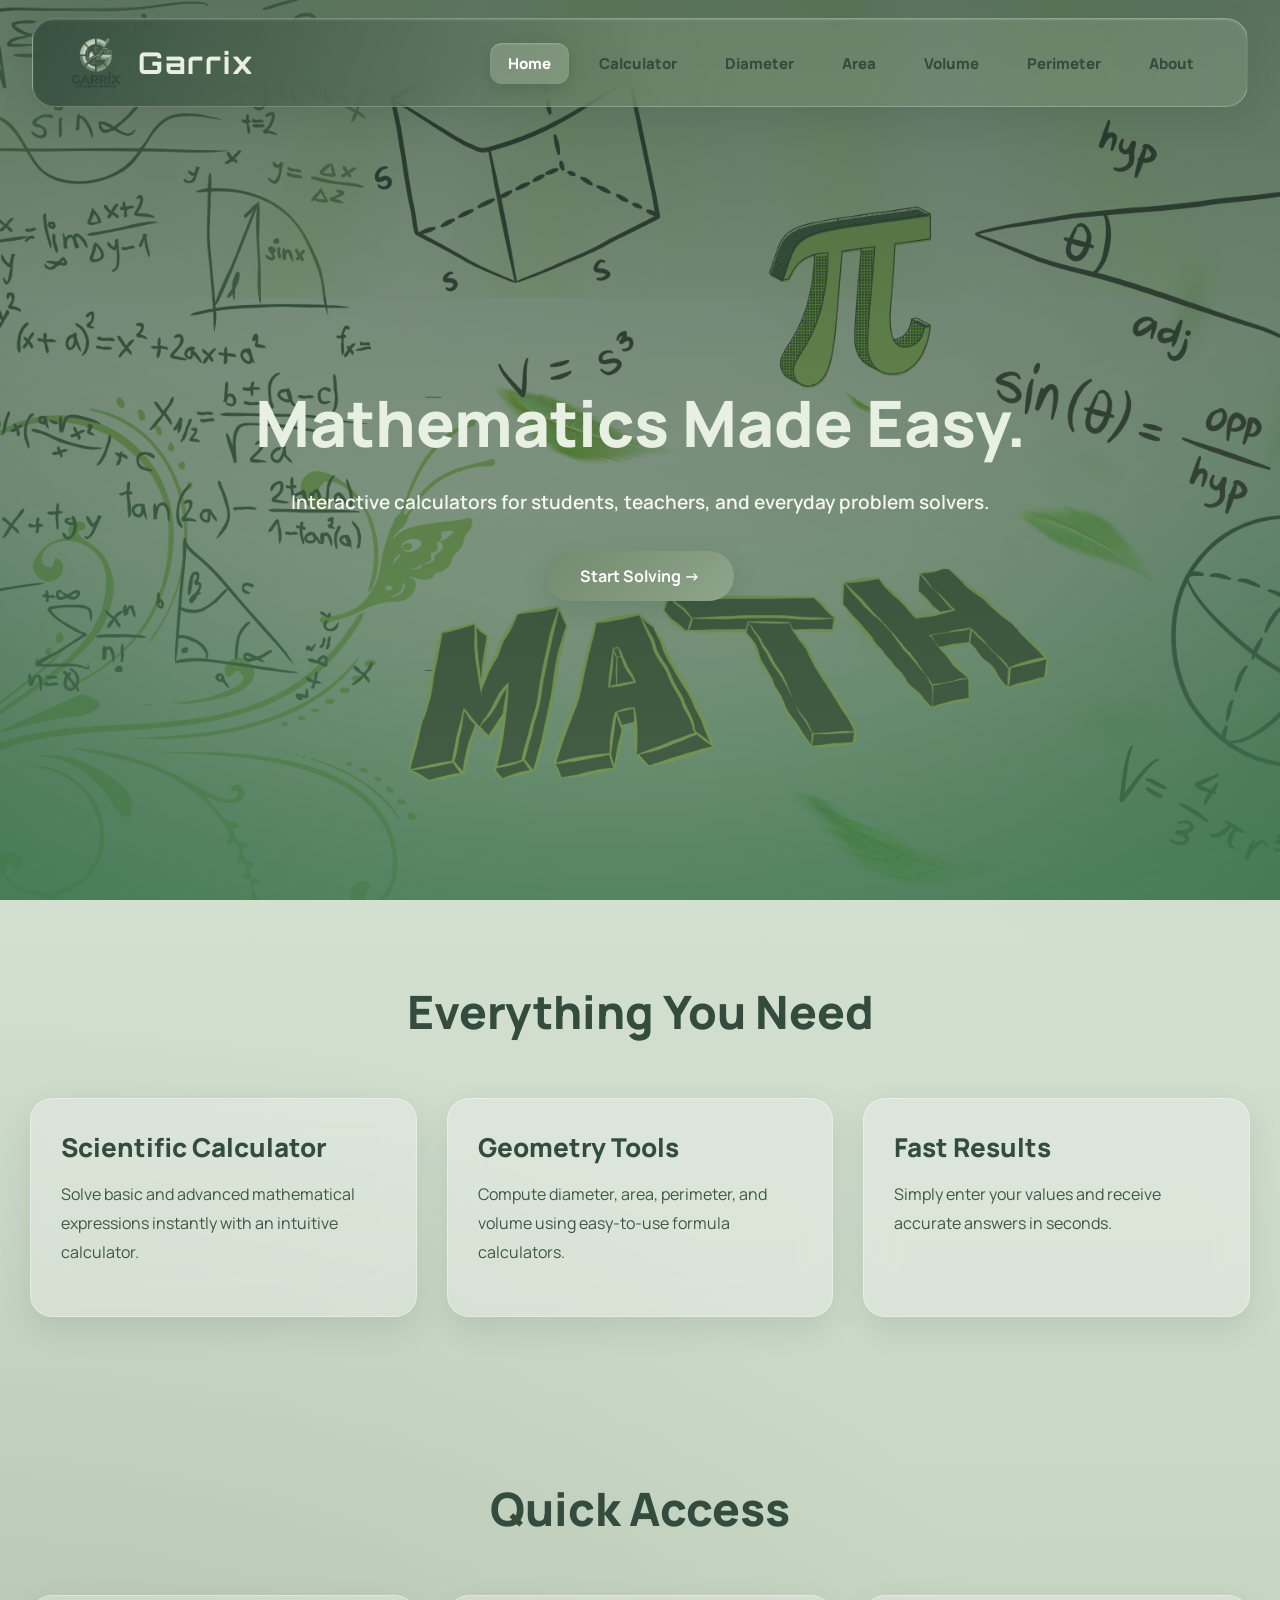
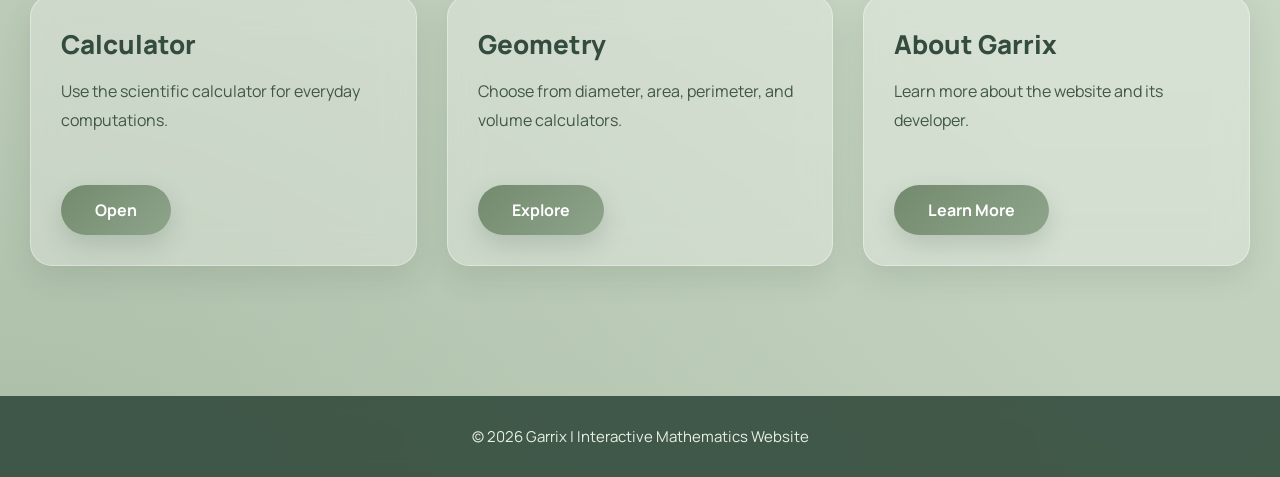
==== index.html @ 3f48333a "Updated website files" ====
<!DOCTYPE html>
<html lang="en">

<head>

    <meta charset="UTF-8">
    <meta name="viewport" content="width=device-width, initial-scale=1.0">

    <title>Garrix | Home</title>

    <link rel="icon" type="image/png" href="img/favicon.png">

    <link rel="stylesheet" href="style.css">

</head>

<body>

<!-- ================= NAVBAR ================= -->

<header>

    <nav class="navbar">

        <div class="logo">

            <img src="img/icon.png" alt="Garrix Logo">

            <h1>Garrix</h1>

        </div>

        <ul class="nav-links">

            <li><a href="index.html" class="active">Home</a></li>
            <li><a href="calculator.html">Calculator</a></li>
            <li><a href="diameter.html">Diameter</a></li>
            <li><a href="area.html">Area</a></li>
            <li><a href="volume.html">Volume</a></li>
            <li><a href="perimeter.html">Perimeter</a></li>
            <li><a href="about.html">About</a></li>

        </ul>

    </nav>

</header>

<!-- ================= HERO ================= -->

<section class="hero">

    <div class="hero-content">

        <h1>Mathematics Made Easy.</h1>

        <p class="tagline">

            Interactive calculators for students, teachers, and everyday problem solvers.

        </p>

        <a href="calculator.html" class="btn">

            Start Solving →

        </a>

    </div>

</section>

<!-- ================= FEATURES ================= -->

<section class="features">

    <h2>Everything You Need</h2>

    <div class="cards">

        <div class="card">

            <h3> Scientific Calculator</h3>

            <p>

                Solve basic and advanced mathematical expressions instantly with an intuitive calculator.

            </p>

        </div>

        <div class="card">

            <h3> Geometry Tools</h3>

            <p>

                Compute diameter, area, perimeter, and volume using easy-to-use formula calculators.

            </p>

        </div>

        <div class="card">

            <h3> Fast Results</h3>

            <p>

                Simply enter your values and receive accurate answers in seconds.

            </p>

        </div>

    </div>

</section>

<!-- ================= QUICK ACCESS ================= -->

<section class="features">

    <h2>Quick Access</h2>

    <div class="cards">

        <div class="card">

            <h3>Calculator</h3>

            <p>Use the scientific calculator for everyday computations.</p>

            <a href="calculator.html" class="btn">

                Open

            </a>

        </div>

        <div class="card">

            <h3>Geometry</h3>

            <p>Choose from diameter, area, perimeter, and volume calculators.</p>

            <a href="area.html" class="btn">

                Explore

            </a>

        </div>

        <div class="card">

            <h3>About Garrix</h3>

            <p>Learn more about the website and its developer.</p>

            <a href="about.html" class="btn">

                Learn More

            </a>

        </div>

    </div>

</section>

<!-- ================= FOOTER ================= -->

<footer>

    <p>

        © 2026 Garrix | Interactive Mathematics Website

    </p>

</footer>

<script src="script.js"></script>

</body>

</html>
---- style.css ----
/* ==========================================================
                        GOOGLE FONTS
========================================================== */

@import url('https://fonts.googleapis.com/css2?family=Manrope:wght@300;400;500;600;700;800&family=Orbitron:wght@500;600;700&display=swap');

/* ==========================================================
                        ROOT VARIABLES
========================================================== */

:root{
    --dark:#344C3D;
    --primary:#738A6E;
    --secondary:#8EA58C;
    --light:#BFCFBB;
    --cream:#E8F0E3;
    --white:#FFFFFF;
    --nav-text:#D6E2D1;
    --glass:
    rgba(255,255,255,.18);
    --glass-border:
    rgba(255,255,255,.25);
    --shadow:
    0 10px 30px rgba(52,76,61,.15);
    --radius:
    20px;
    --transition:
    .35s ease;
}

/* ==========================================================
                            RESET
========================================================== */
*{

    margin:0;
    padding:0;
    box-sizing:border-box;

}

html{
    scroll-behavior:smooth;
}

body{
    font-family:
    'Manrope',
    sans-serif;
    color:
    var(--dark);
    overflow-x:hidden;
    background:
        radial-gradient(
            circle at top right,
            rgba(142,165,140,.35),
            transparent 40%
        ),
        radial-gradient(
            circle at bottom left,
            rgba(115,138,110,.25),
            transparent 45%
        ),
        linear-gradient(
            180deg,
            #E3ECE0,
            #BFCFBB
        );
}

/* ==========================================================
                    GLOBAL ELEMENTS
========================================================== */
img{
    display:block;
    max-width:100%;
}
a{
    text-decoration:none;
    color:inherit;
    transition:
    var(--transition);
}

button,
input{

    font-family:
    'Manrope',
    sans-serif;

}





/* ==========================================================
                        SCROLLBAR
========================================================== */


::-webkit-scrollbar{

    width:12px;

}



::-webkit-scrollbar-track{

    background:
    #BFCFBB;

}



::-webkit-scrollbar-thumb{

    background:

    linear-gradient(

        180deg,

        #738A6E,

        #344C3D

    );


    border-radius:20px;


    border:

    3px solid #BFCFBB;

}



::-webkit-scrollbar-thumb:hover{

    background:
    #344C3D;

}

/* ==========================================================
                    GLASS NAVBAR CONTAINER
========================================================== */


header{


    position:fixed;


    top:18px;


    left:50%;


    transform:translateX(-50%);



    width:95%;


    max-width:1350px;



    z-index:1000;





    border-radius:22px;





    background:

        linear-gradient(

            110deg,


            rgba(52,76,61,.88),


            rgba(115,138,110,.60),


            rgba(142,165,140,.35)

        );





    backdrop-filter:blur(18px);


    -webkit-backdrop-filter:blur(18px);





    border:


    1px solid var(--glass-border);





    box-shadow:



        var(--shadow),



        inset 0 1px 2px rgba(255,255,255,.18);



}







/* ==========================================================
                            NAVBAR
========================================================== */


.navbar{


    max-width:1300px;



    margin:auto;





    padding:

    16px 35px;





    display:flex;





    justify-content:space-between;





    align-items:center;



}







/* ==========================================================
                            LOGO
========================================================== */


.logo{


    display:flex;



    align-items:center;



    gap:15px;



}





.logo img{


    width:55px;



    height:55px;



    object-fit:contain;



}





.logo h1{


    font-family:

    'Orbitron',
    sans-serif;
    color:
    var(--cream);
    font-size:30px;
    font-weight:700;
    letter-spacing:2px;
}

/* ==========================================================
                        NAV LINKS
========================================================== */


.nav-links{

    display:flex;

    align-items:center;

    gap:12px;

    list-style:none;

}



.nav-links a{

    color:#344C3D;

    font-size:15px;

    font-weight:800;

    padding:10px 18px;

    border-radius:12px;

    transition:var(--transition);

}

.nav-links a:hover{

    background:rgba(232,240,227,.45);

    color:#344C3D;

    transform:translateY(-2px);

    box-shadow:

        inset 0 1px 2px rgba(255,255,255,.25);

}

.nav-links a.active{

    background:rgba(232,240,227,.55);

    color:#344C3D;

    box-shadow:

        inset 0 1px 2px rgba(255,255,255,.25),

        0 5px 16px rgba(52,76,61,.15);

}
/* ==========================================================
                            HOVER
========================================================== */


.nav-links a:hover{



    background:


    rgba(191,207,187,.22);





    color:

    #FFFFFF;





    transform:

    translateY(-2px);





    box-shadow:



        inset 0 1px 2px rgba(255,255,255,.18);



}







/* ==========================================================
                        ACTIVE PAGE
========================================================== */


.nav-links a.active{



    background:


    rgba(191,207,187,.30);





    color:


    #FFFFFF;





    box-shadow:



        inset 0 1px 2px rgba(255,255,255,.22),



        0 5px 16px rgba(0,0,0,.12);



}
/* ==========================================================
                        HERO SECTION
========================================================== */


.hero{


    min-height:100vh;





    display:flex;



    justify-content:center;



    align-items:center;





    text-align:center;





    padding:

    170px 60px 90px;





    background:

        linear-gradient(


            rgba(52,76,61,.72),


            rgba(115,138,110,.55)


        ),





        url("img/banner.png");





    background-size:cover;



    background-position:center;



    background-repeat:no-repeat;



}







/* ==========================================================
                        HERO CONTENT
========================================================== */


.hero-content{


    max-width:900px;



}







.hero h1{


    font-size:64px;





    color:

    var(--cream);





    font-weight:800;





    margin-bottom:18px;



}







.tagline{


    color:

    #E8F0E3;





    font-size:22px;





    font-weight:600;





    margin-bottom:25px;



}







.hero p{


    color:

    #F4F8F1;





    font-size:19px;





    line-height:1.9;





    max-width:760px;





    margin:auto;



}







/* ==========================================================
                            BUTTONS
========================================================== */


.btn{


    display:inline-flex;



    align-items:center;



    justify-content:center;





    padding:

    14px 34px;





    margin-top:30px;





    border:none;





    border-radius:50px;





    background:



        linear-gradient(


            135deg,


            var(--primary),


            var(--secondary)


        );





    color:

    white;





    font-size:16px;





    font-weight:700;





    cursor:pointer;





    transition:

    var(--transition);





    box-shadow:



        0 10px 25px rgba(52,76,61,.18);



}







.btn:hover{



    transform:

    translateY(-4px);





    background:



        linear-gradient(


            135deg,


            var(--dark),


            var(--primary)


        );





    box-shadow:



        0 18px 35px rgba(52,76,61,.25);



}







.btn:active{



    transform:

    scale(.98);



}

/* ==========================================================
                        PAGE LAYOUT
========================================================== */


.page{


    max-width:1200px;



    margin:auto;





    padding:

    150px 30px 80px;



}







.page h2{


    text-align:center;





    font-size:46px;





    font-weight:800;





    color:

    var(--dark);





    margin-bottom:18px;



}







.page p{


    font-size:17px;





    line-height:1.9;





    color:

    var(--dark);



}







/* ==========================================================
                        FEATURES SECTION
========================================================== */


.features{


    max-width:1300px;



    margin:auto;





    padding:

    80px 30px;



}







.features h2{


    text-align:center;





    font-size:46px;





    font-weight:800;





    color:

    var(--dark);





    margin-bottom:55px;



}







/* ==========================================================
                        CARD GRID
========================================================== */


.cards{


    display:grid;





    grid-template-columns:

    repeat(3,1fr);





    gap:30px;



}







/* ==========================================================
                        GLASS CARD
========================================================== */


.card{


    background:



    rgba(255,255,255,.28);





    backdrop-filter:blur(16px);



    -webkit-backdrop-filter:blur(16px);





    border:



    1px solid rgba(255,255,255,.35);





    border-radius:22px;





    padding:

    30px;





    box-shadow:



    0 12px 30px rgba(52,76,61,.12);





    transition:

    var(--transition);



}







.card:hover{


    transform:



    translateY(-8px);





    box-shadow:



    0 22px 45px rgba(52,76,61,.20);



}







/* ==========================================================
                    CARD CONTENT
========================================================== */


.card h3{


    font-size:26px;





    font-weight:800;





    color:

    var(--dark);





    margin-bottom:15px;



}







.card p{


    color:

    #405744;





    line-height:1.8;





    margin-bottom:20px;



}







/* ==========================================================
                    RESPONSIVE CARDS
========================================================== */


@media(max-width:1000px){


    .cards{


        grid-template-columns:

        repeat(2,1fr);



    }


}







@media(max-width:650px){


    .cards{


        grid-template-columns:

        1fr;



    }


}

/* ==========================================================
                        FORMULA BOX
========================================================== */


.formula{


    display:inline-flex;



    align-items:center;



    justify-content:center;





    padding:

    10px 18px;





    margin-bottom:20px;





    border-radius:12px;





    background:



        linear-gradient(


            135deg,


            var(--primary),


            var(--secondary)


        );





    color:white;





    font-size:15px;





    font-weight:700;





    box-shadow:



        0 8px 18px rgba(52,76,61,.18);



}







/* ==========================================================
                        INPUT FIELDS
========================================================== */


input{


    width:100%;





    margin:

    12px 0;





    padding:

    15px 18px;





    border:none;



    outline:none;





    border-radius:14px;





    background:

    rgba(255,255,255,.75);





    color:

    var(--dark);





    font-size:16px;





    font-weight:600;





    transition:

    var(--transition);





    box-shadow:



        inset 0 2px 8px rgba(52,76,61,.08);



}







input::placeholder{


    color:

    #738A6E;





    font-weight:500;



}







input:focus{


    background:white;





    box-shadow:



        0 0 0 3px rgba(115,138,110,.25),



        inset 0 2px 8px rgba(52,76,61,.08);



}







/* ==========================================================
                        CALCULATOR BOX
========================================================== */


.calculator{


    max-width:460px;





    margin:

    40px auto;





    padding:

    30px;





    border-radius:24px;





    background:



        rgba(255,255,255,.25);





    backdrop-filter:blur(18px);



    -webkit-backdrop-filter:blur(18px);





    border:



        1px solid rgba(255,255,255,.35);





    box-shadow:



        0 18px 40px rgba(52,76,61,.15);



}







/* Calculator Display */

.calculator input{


    font-size:30px;





    text-align:right;





    font-weight:700;





    margin-bottom:20px;





    cursor:default;



}







/* ==========================================================
                    CALCULATOR GRID
========================================================== */


.calculator-buttons{


    display:grid;





    grid-template-columns:

    repeat(4,1fr);





    gap:12px;



}







.calculator-buttons button{


    margin:0;





    padding:

    18px 10px;



}







/* ==========================================================
                    GENERAL BUTTONS
========================================================== */


button{


    width:100%;





    padding:

    15px;





    margin-top:12px;





    border:none;





    border-radius:14px;





    cursor:pointer;





    background:



        linear-gradient(


            135deg,


            var(--primary),


            var(--secondary)


        );





    color:white;





    font-size:16px;





    font-weight:700;





    transition:

    var(--transition);





    box-shadow:



        0 8px 18px rgba(52,76,61,.18);



}







button:hover{


    transform:

    translateY(-3px);





    background:



        linear-gradient(


            135deg,


            var(--dark),


            var(--primary)


        );





    box-shadow:



        0 16px 30px rgba(52,76,61,.22);



}







button:active{


    transform:

    scale(.98);



}







/* ==========================================================
                        RESULT BOX
========================================================== */


.result{


    margin-top:20px;





    min-height:65px;





    display:flex;



    align-items:center;



    justify-content:center;





    text-align:center;





    border-radius:16px;





    background:



        rgba(255,255,255,.35);





    backdrop-filter:blur(10px);





    border:



        1px solid rgba(255,255,255,.35);





    color:

    var(--dark);





    font-size:20px;





    font-weight:800;





    padding:18px;





    user-select:none;



}
/* ==========================================================
                    SHAPE SELECTOR BUTTONS
========================================================== */


.shape-buttons{


    display:grid;





    grid-template-columns:

    repeat(3,1fr);





    gap:20px;





    max-width:900px;





    margin:

    50px auto;



}







.shape-buttons button{


    padding:

    22px;





    margin:0;





    border-radius:18px;





    font-size:18px;





    font-weight:700;





    background:



        rgba(255,255,255,.28);





    backdrop-filter:blur(15px);





    border:



        1px solid rgba(255,255,255,.35);





    color:

    var(--dark);





    box-shadow:



        0 12px 25px rgba(52,76,61,.10);



}







.shape-buttons button:hover{


    background:



        linear-gradient(


            135deg,


            var(--primary),


            var(--secondary)


        );





    color:white;



}







/* ==========================================================
                    SHAPE CALCULATOR CARD
========================================================== */


.shape-box{


    display:none;





    max-width:650px;





    margin:

    40px auto;





    padding:

    35px;





    border-radius:24px;





    background:



        rgba(255,255,255,.28);





    backdrop-filter:blur(18px);





    border:



        1px solid rgba(255,255,255,.35);





    box-shadow:



        0 18px 40px rgba(52,76,61,.15);



}







.shape-box h3{


    text-align:center;





    font-size:28px;





    margin-bottom:25px;





    color:

    var(--dark);



}







/* ==========================================================
                        ABOUT PAGE
========================================================== */


.about-card{


    max-width:450px;





    margin:

    40px auto;





    padding:

    35px;





    text-align:center;





    background:



        rgba(255,255,255,.28);





    backdrop-filter:blur(16px);





    border-radius:24px;





    border:



        1px solid rgba(255,255,255,.35);





    box-shadow:



        0 18px 40px rgba(52,76,61,.15);



}







.profile{


    width:180px;



    height:180px;





    object-fit:cover;





    border-radius:50%;





    margin:

    0 auto 25px;





    border:



    5px solid var(--secondary);



}







.about-card h3{


    font-size:30px;





    color:

    var(--dark);





    margin-bottom:15px;



}







.about-card p{


    margin-bottom:10px;



}



/* ==========================================================
                    SOCIAL ACCOUNTS CARD
========================================================== */


/* ==========================================================
                    SOCIAL ACCOUNTS LEFT SIDE
========================================================== */


.social-card{

    width:100%;

    margin-top:35px;

    padding:25px;

    background:

        rgba(255,255,255,.28);


    backdrop-filter:blur(16px);


    border-radius:22px;


    border:

        1px solid rgba(255,255,255,.35);


    box-shadow:

        0 18px 40px rgba(52,76,61,.15);

}



.social-card h3{

    text-align:center;

    font-size:24px;

    color:var(--dark);

    margin-bottom:20px;

}




.social-links{


    display:flex;


    flex-direction:column;


    gap:12px;


}




.social-links a{


    width:100%;


    padding:14px;


    border-radius:14px;


    text-align:center;


    background:


        linear-gradient(

            135deg,

            var(--primary),

            var(--secondary)

        );


    color:white;


    font-weight:700;


    font-size:14px;


    transition:.35s ease;


    overflow:hidden;


}



.social-links a:hover{


    transform:translateY(-3px);


    background:


        linear-gradient(

            135deg,

            var(--dark),

            var(--primary)

        );


}

.social-links{


    display:grid;



    grid-template-columns:

    repeat(3,1fr);



    gap:20px;


}



.social-links a{


    padding:18px;



    border-radius:18px;



    background:


        linear-gradient(

            135deg,

            var(--primary),

            var(--secondary)

        );



    color:white;



    font-weight:700;



    transition:.35s ease;



}



.social-links a:hover{


    transform:

    translateY(-5px);



    background:


        linear-gradient(

            135deg,

            var(--dark),

            var(--primary)

        );


}





@media(max-width:700px){


    .social-links{

       .socials-container {
  display: grid;
  grid-template-columns: repeat(3, 1fr); 
  gap: 10px; 
  padding: 20px; 
}

    }


}



/* ==========================================================
                    SKILL BADGES
========================================================== */


.skills{


    max-width:900px;





    margin:

    50px auto;





    padding:

    35px;





    text-align:center;





    background:



        rgba(255,255,255,.28);





    backdrop-filter:blur(16px);





    border-radius:24px;





    border:



        1px solid rgba(255,255,255,.35);



}







.skills h3{


    font-size:30px;





    margin-bottom:25px;





    color:

    var(--dark);



}







.badge-container{


    display:flex;





    justify-content:center;





    flex-wrap:wrap;





    gap:15px;



}







.badge{


    padding:



    10px 20px;





    border-radius:50px;





    background:



        linear-gradient(


            135deg,


            var(--primary),


            var(--secondary)


        );





    color:white;





    font-weight:700;





    font-size:14px;





    box-shadow:



        0 8px 18px rgba(52,76,61,.15);



}







/* ==========================================================
                            FOOTER
========================================================== */


footer{


    width:100%;





    padding:

    30px 20px;





    margin-top:50px;





    display:flex;



    justify-content:center;



    align-items:center;





    text-align:center;





    background:



        rgba(52,76,61,.90);





    color:

    var(--cream);





    backdrop-filter:blur(10px);



}







footer p{


    margin:0;





    font-size:15px;



}







/* ==========================================================
                    RESPONSIVE SHAPES
========================================================== */


@media(max-width:900px){


    .shape-buttons{


        grid-template-columns:

        repeat(2,1fr);



    }


}

@media (max-width: 600px) {
    /* Your CSS selectors and rules go inside here */
    body {
        font-size: 14px;
    }
}

/* ==========================================================
                    ABOUT PORTFOLIO LAYOUT
========================================================== */


.about-layout{


    display:grid;


    grid-template-columns:

    350px 1fr;


    gap:50px;


    align-items:start;


    margin-top:50px;


}



/* LEFT PROFILE */


.profile-section{


    text-align:center;


    position:sticky;


    top:120px;


}





.floating-profile{


    width:230px;


    height:230px;


    margin:auto;


    border-radius:50%;


    padding:10px;


    background:


    linear-gradient(

        135deg,

        var(--primary),

        var(--secondary)

    );


    animation:float 4s ease-in-out infinite;


    box-shadow:


    0 25px 50px rgba(52,76,61,.25);


}




.profile{


    width:100%;


    height:100%;


    object-fit:cover;


    border-radius:50%;


}





@keyframes float{


    0%,100%{


        transform:translateY(0);


    }


    50%{


        transform:translateY(-15px);


    }


}





.profile-section h3{


    margin-top:25px;


    font-size:32px;


    color:var(--dark);


}






/* BADGES */


.badge-container{


    display:flex;


    justify-content:center;


    flex-wrap:wrap;


    gap:12px;


    margin-top:25px;


}





.badge{


    padding:10px 18px;


    border-radius:50px;


    background:


    linear-gradient(

        135deg,

        var(--primary),

        var(--secondary)

    );


    color:white;


    font-size:14px;


    font-weight:700;


}





/* RIGHT CONTENT */


.about-content{


    display:flex;


    flex-direction:column;


    gap:25px;


}





.about-content .card{


    margin:0;


}





/* MOBILE */


@media(max-width:900px){


    .about-layout{


        grid-template-columns:1fr;


    }



    .profile-section{


        position:relative;


        top:0;


    }


}
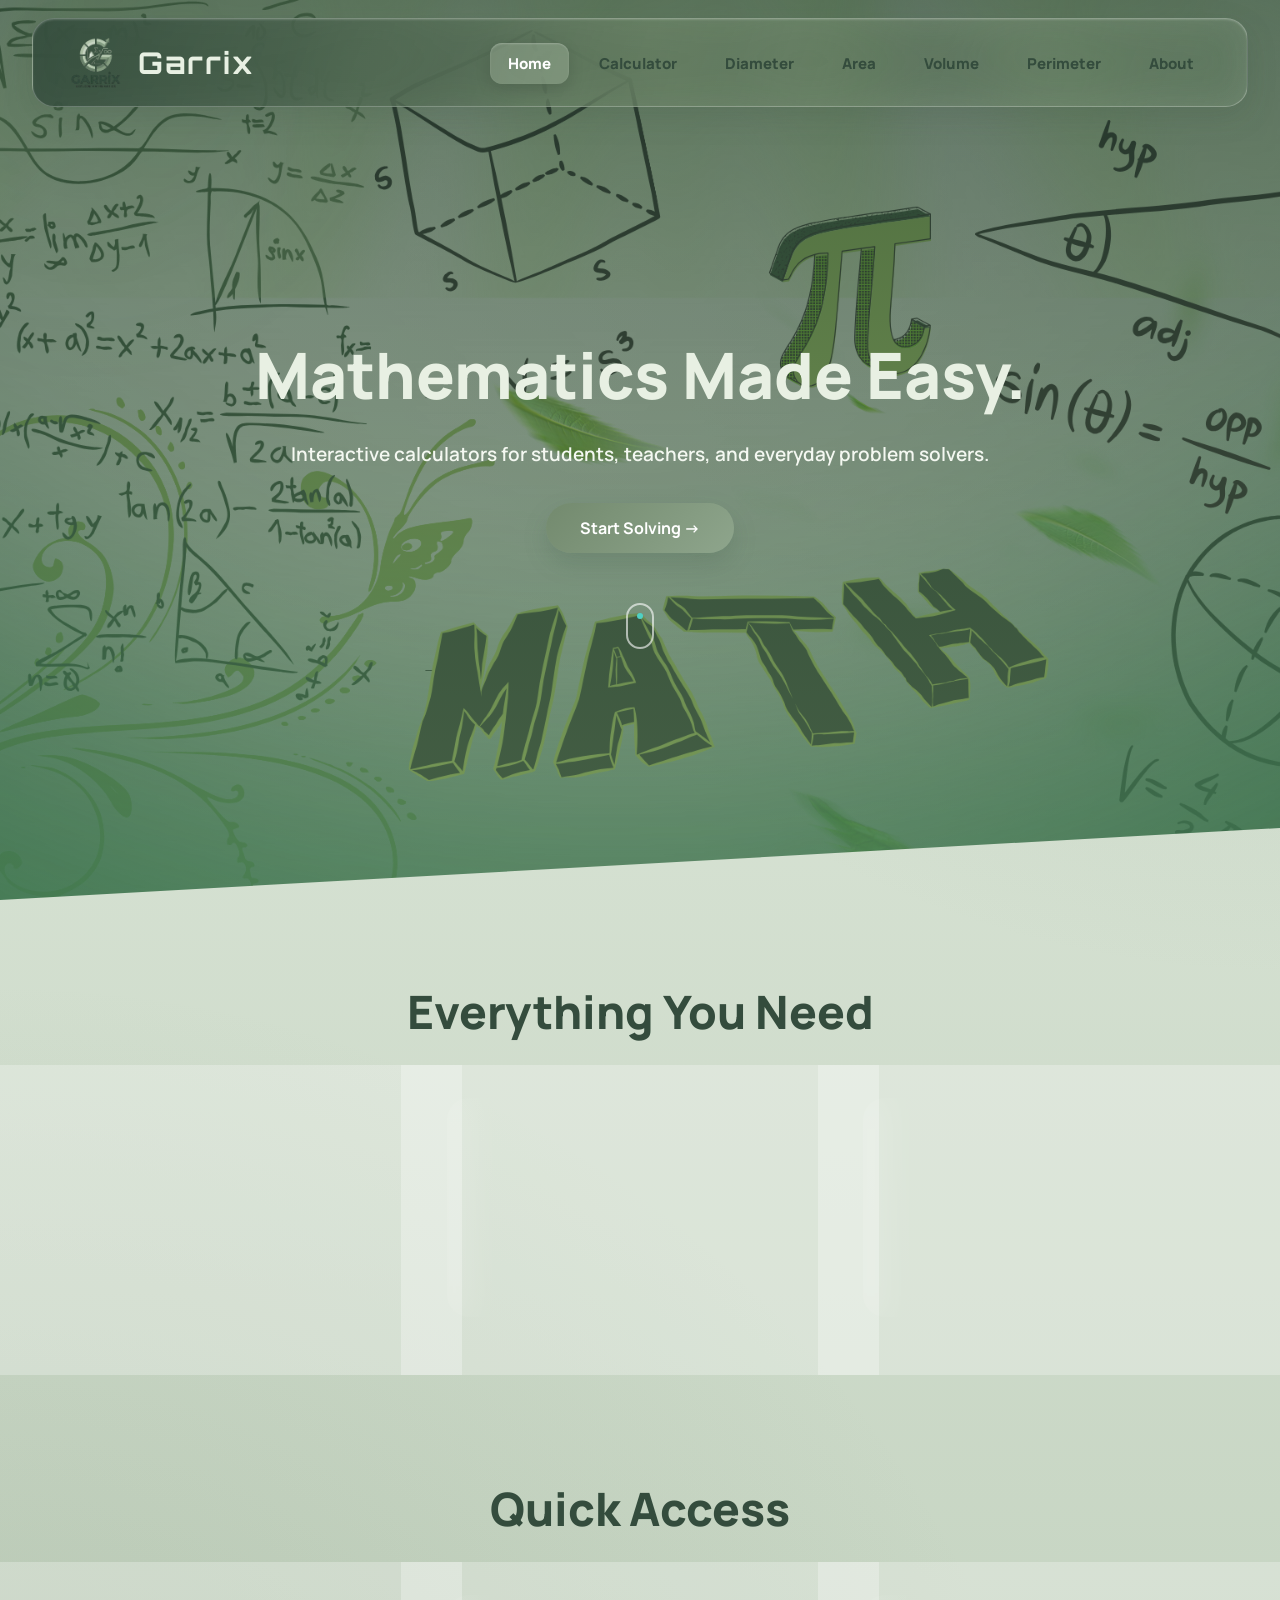
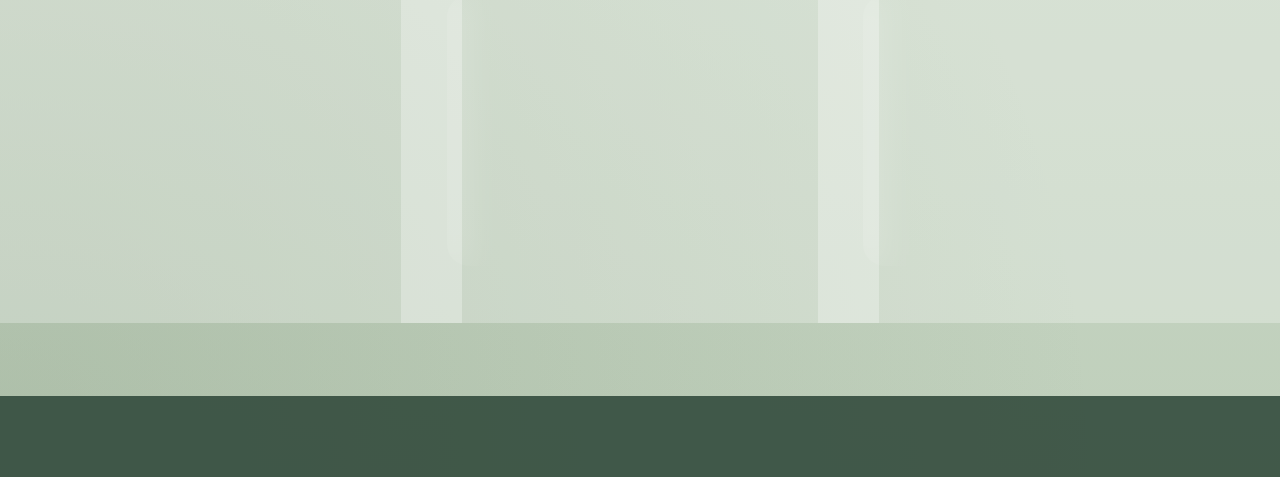
==== commit 43341347: "Updated website" ====
--- a/index.html
+++ b/index.html
@@ -6,7 +6,7 @@
     <meta charset="UTF-8">
     <meta name="viewport" content="width=device-width, initial-scale=1.0">
 
-    <title>Garrix | Home</title>
+    <title>Garrix</title>
 
     <link rel="icon" type="image/png" href="img/favicon.png">
 
@@ -61,10 +61,12 @@
         </p>
 
         <a href="calculator.html" class="btn">
-
             Start Solving →
-
+            
         </a>
+        <a href="#features" class="scroll-cue">
+    <span></span>
+</a>
 
     </div>
 
@@ -72,7 +74,7 @@
 
 <!-- ================= FEATURES ================= -->
 
-<section class="features">
+<section class="features" id="features">
 
     <h2>Everything You Need</h2>
 
--- a/style.css
+++ b/style.css
@@ -66,8 +66,54 @@
             #E3ECE0,
             #BFCFBB
         );
-}
-
+        opacity:0;
+    animation:pageFade 1s ease forwards;
+
+}
+@keyframes pageFade{
+
+    from{
+
+        opacity:0;
+
+        transform:translateY(10px);
+
+    }
+
+    to{
+
+        opacity:1;
+
+        transform:translateY(0);
+
+    }
+
+}
+body::before{
+
+    content:"";
+
+    position:fixed;
+
+    width:420px;
+
+    height:420px;
+
+    background:#7EE081;
+
+    opacity:.12;
+
+    filter:blur(120px);
+
+    border-radius:50%;
+
+    top:-150px;
+
+    left:-120px;
+
+    z-index:-1;
+
+}
 /* ==========================================================
                     GLOBAL ELEMENTS
 ========================================================== */
@@ -98,63 +144,104 @@
 /* ==========================================================
                         SCROLLBAR
 ========================================================== */
-
-
 ::-webkit-scrollbar{
-
     width:12px;
-
-}
-
-
-
+}
 ::-webkit-scrollbar-track{
-
     background:
     #BFCFBB;
-
-}
-
-
+}
+
+/* ===========================
+   SCROLL CUE
+=========================== */
+
+.scroll-cue{
+
+    display:flex;
+
+    justify-content:center;
+
+    margin-top:50px;
+
+}
+
+.scroll-cue span{
+
+    width:28px;
+
+    height:46px;
+
+    border:2px solid rgba(255,255,255,.6);
+
+    border-radius:20px;
+
+    position:relative;
+
+}
+
+.scroll-cue span::before{
+
+    content:"";
+
+    position:absolute;
+
+    left:50%;
+
+    top:8px;
+
+    width:6px;
+
+    height:6px;
+
+    background:#4FD1C5;
+
+    border-radius:50%;
+
+    transform:translateX(-50%);
+
+    animation:scrollDown 1.8s infinite;
+
+}
+
+@keyframes scrollDown{
+
+    0%{
+
+        opacity:1;
+
+        transform:translate(-50%,0);
+
+    }
+
+    100%{
+
+        opacity:0;
+
+        transform:translate(-50%,18px);
+
+    }
+
+}
 
 ::-webkit-scrollbar-thumb{
-
-    background:
-
+    background:
     linear-gradient(
-
         180deg,
-
         #738A6E,
-
         #344C3D
-
     );
-
-
     border-radius:20px;
-
-
     border:
-
     3px solid #BFCFBB;
-
-}
-
-
-
+}
 ::-webkit-scrollbar-thumb:hover{
-
     background:
     #344C3D;
-
-}
-
+}
 /* ==========================================================
                     GLASS NAVBAR CONTAINER
 ========================================================== */
-
-
 header{
 
 
@@ -255,45 +342,29 @@
 
 
 .navbar{
-
-
     max-width:1300px;
-
-
-
     margin:auto;
-
-
-
-
-
     padding:
-
     16px 35px;
-
-
-
-
-
     display:flex;
-
-
-
-
-
     justify-content:space-between;
-
-
-
-
-
     align-items:center;
-
-
-
-}
-
-
+    animation: slideDown .8s ease;
+}
+
+@keyframes slideDown{
+
+    from{
+        opacity:0;
+        transform:translateY(-40px);
+    }
+
+    to{
+        opacity:1;
+        transform:translateY(0);
+    }
+
+}
 
 
 
@@ -305,52 +376,24 @@
 
 
 .logo{
-
-
     display:flex;
-
-
-
     align-items:center;
-
-
-
     gap:15px;
 
-
-
-}
-
-
-
-
-
+}
 .logo img{
-
-
     width:55px;
-
-
-
     height:55px;
-
-
-
     object-fit:contain;
-
-
-
-}
-
-
-
-
+    transition:.4s ease;
+
+}
+.logo:hover img{
+    transform:rotate(-12deg) scale(1.08);
+}
 
 .logo h1{
-
-
     font-family:
-
     'Orbitron',
     sans-serif;
     color:
@@ -366,61 +409,37 @@
 
 
 .nav-links{
-
     display:flex;
-
     align-items:center;
-
     gap:12px;
-
     list-style:none;
 
 }
-
-
-
 .nav-links a{
-
     color:#344C3D;
-
     font-size:15px;
-
     font-weight:800;
-
     padding:10px 18px;
-
     border-radius:12px;
-
-    transition:var(--transition);
+     transition:.3s;
 
 }
 
 .nav-links a:hover{
-
     background:rgba(232,240,227,.45);
-
     color:#344C3D;
-
-    transform:translateY(-2px);
-
     box-shadow:
-
         inset 0 1px 2px rgba(255,255,255,.25);
-
+    transform:translateY(-3px);
 }
 
 .nav-links a.active{
-
     background:rgba(232,240,227,.55);
-
     color:#344C3D;
-
     box-shadow:
-
         inset 0 1px 2px rgba(255,255,255,.25),
-
         0 5px 16px rgba(52,76,61,.15);
-
+     transform:translateY(-3px);
 }
 /* ==========================================================
                             HOVER
@@ -518,77 +537,28 @@
 
 
 .hero{
-
-
     min-height:100vh;
-
-
-
-
-
     display:flex;
-
-
-
     justify-content:center;
-
-
-
     align-items:center;
-
-
-
-
-
     text-align:center;
-
-
-
-
-
     padding:
-
     170px 60px 90px;
-
-
-
-
-
-    background:
-
+    background:
         linear-gradient(
-
-
             rgba(52,76,61,.72),
-
-
             rgba(115,138,110,.55)
-
-
         ),
-
-
-
-
-
         url("img/banner.png");
-
-
-
-
-
     background-size:cover;
-
-
-
     background-position:center;
-
-
-
     background-repeat:no-repeat;
-
-
-
+    clip-path:polygon(
+        0 0,
+        100% 0,
+        100% 92%,
+        0 100%
+    );
 }
 
 
@@ -603,89 +573,47 @@
 
 
 .hero-content{
-
-
     max-width:900px;
-
-
-
-}
-
-
-
-
-
-
+    animation:fadeUp 1s ease;
+
+}
+
+@keyframes fadeUp{
+
+    from{
+
+        opacity:0;
+
+        transform:translateY(35px);
+
+    }
+
+    to{
+
+        opacity:1;
+
+        transform:translateY(0);
+
+    }
+
+}
 
 .hero h1{
-
-
     font-size:64px;
-
-
-
-
-
     color:
-
     var(--cream);
-
-
-
-
-
     font-weight:800;
-
-
-
-
-
     margin-bottom:18px;
-
-
-
-}
-
-
-
-
-
+}
 
 
 .tagline{
-
-
     color:
-
     #E8F0E3;
-
-
-
-
-
     font-size:22px;
-
-
-
-
-
     font-weight:600;
-
-
-
-
-
     margin-bottom:25px;
-
-
-
-}
-
-
-
-
-
-
+}
 
 .hero p{
 
@@ -734,112 +662,30 @@
 
 
 .btn{
-
-
     display:inline-flex;
-
-
-
     align-items:center;
-
-
-
     justify-content:center;
-
-
-
-
-
     padding:
-
     14px 34px;
-
-
-
-
-
     margin-top:30px;
-
-
-
-
-
     border:none;
-
-
-
-
-
     border-radius:50px;
-
-
-
-
-
-    background:
-
-
-
+    background:
         linear-gradient(
-
-
             135deg,
-
-
             var(--primary),
-
-
             var(--secondary)
-
-
         );
-
-
-
-
-
     color:
-
     white;
-
-
-
-
-
     font-size:16px;
-
-
-
-
-
     font-weight:700;
-
-
-
-
-
     cursor:pointer;
-
-
-
-
-
     transition:
-
     var(--transition);
-
-
-
-
-
     box-shadow:
-
-
-
         0 10px 25px rgba(52,76,61,.18);
-
-
-
+        transition:.35s ease;
 }
 
 
@@ -849,54 +695,19 @@
 
 
 .btn:hover{
-
-
-
     transform:
-
     translateY(-4px);
-
-
-
-
-
-    background:
-
-
-
+    scale:(1.05);
+    background:
         linear-gradient(
-
-
             135deg,
-
-
             var(--dark),
-
-
             var(--primary)
-
-
         );
-
-
-
-
-
     box-shadow:
-
-
-
         0 18px 35px rgba(52,76,61,.25);
-
-
-
-}
-
-
-
-
-
-
+        
+}
 
 .btn:active{
 
@@ -1125,103 +936,31 @@
 
 
 .card{
-
-
-    background:
-
-
-
+    background:
     rgba(255,255,255,.28);
-
-
-
-
-
     backdrop-filter:blur(16px);
-
-
-
     -webkit-backdrop-filter:blur(16px);
-
-
-
-
-
     border:
-
-
-
     1px solid rgba(255,255,255,.35);
-
-
-
-
-
     border-radius:22px;
-
-
-
-
-
     padding:
-
     30px;
-
-
-
-
-
     box-shadow:
-
-
-
     0 12px 30px rgba(52,76,61,.12);
-
-
-
-
-
     transition:
-
     var(--transition);
-
-
-
-}
-
-
-
-
-
-
+    transition:.35s ease;
+
+}
 
 .card:hover{
 
-
     transform:
-
-
-
-    translateY(-8px);
-
-
-
-
+        translateY(-10px);
 
     box-shadow:
-
-
-
-    0 22px 45px rgba(52,76,61,.20);
-
-
-
-}
-
-
-
-
-
+        0 15px 40px rgba(0,0,0,.15);
+}
 
 
 /* ==========================================================
@@ -1334,613 +1073,178 @@
 
 
     }
-
-
-}
-
-/* ==========================================================
+}
+/* =========================================================
                         FORMULA BOX
 ========================================================== */
-
-
 .formula{
-
-
     display:inline-flex;
-
-
-
     align-items:center;
-
-
-
     justify-content:center;
-
-
-
-
-
     padding:
-
     10px 18px;
-
-
-
-
-
     margin-bottom:20px;
-
-
-
-
-
     border-radius:12px;
-
-
-
-
-
-    background:
-
-
-
+    background:
         linear-gradient(
-
-
             135deg,
-
-
             var(--primary),
-
-
             var(--secondary)
-
-
         );
-
-
-
-
-
     color:white;
-
-
-
-
-
     font-size:15px;
-
-
-
-
-
     font-weight:700;
-
-
-
-
-
     box-shadow:
-
-
-
         0 8px 18px rgba(52,76,61,.18);
-
-
-
-}
-
-
-
-
-
-
-
+}
 /* ==========================================================
                         INPUT FIELDS
 ========================================================== */
-
-
 input{
-
-
     width:100%;
-
-
-
-
-
     margin:
-
     12px 0;
-
-
-
-
-
     padding:
-
     15px 18px;
-
-
-
-
-
     border:none;
-
-
-
     outline:none;
-
-
-
-
-
     border-radius:14px;
-
-
-
-
-
-    background:
-
+    background:
     rgba(255,255,255,.75);
-
-
-
-
-
     color:
-
     var(--dark);
-
-
-
-
-
     font-size:16px;
-
-
-
-
-
     font-weight:600;
-
-
-
-
-
     transition:
-
     var(--transition);
-
-
-
-
-
     box-shadow:
-
-
-
         inset 0 2px 8px rgba(52,76,61,.08);
-
-
-
-}
-
-
-
-
-
-
-
+}
 input::placeholder{
-
-
     color:
-
     #738A6E;
-
-
-
-
-
     font-weight:500;
-
-
-
-}
-
-
-
-
-
-
-
+}
 input:focus{
-
-
     background:white;
-
-
-
-
-
     box-shadow:
-
-
-
         0 0 0 3px rgba(115,138,110,.25),
-
-
-
         inset 0 2px 8px rgba(52,76,61,.08);
-
-
-
-}
-
-
-
-
-
-
-
+}
 /* ==========================================================
                         CALCULATOR BOX
 ========================================================== */
-
-
 .calculator{
-
-
     max-width:460px;
-
-
-
-
-
     margin:
-
     40px auto;
-
-
-
-
-
     padding:
-
     30px;
-
-
-
-
-
     border-radius:24px;
-
-
-
-
-
-    background:
-
-
-
+    background:
         rgba(255,255,255,.25);
-
-
-
-
-
     backdrop-filter:blur(18px);
-
-
-
     -webkit-backdrop-filter:blur(18px);
-
-
-
-
-
     border:
-
-
-
         1px solid rgba(255,255,255,.35);
-
-
-
-
-
     box-shadow:
-
-
-
         0 18px 40px rgba(52,76,61,.15);
-
-
-
-}
-
-
-
-
-
-
-
+}
 /* Calculator Display */
-
 .calculator input{
-
-
     font-size:30px;
-
-
-
-
-
     text-align:right;
-
-
-
-
-
     font-weight:700;
-
-
-
-
-
     margin-bottom:20px;
-
-
-
-
-
     cursor:default;
-
-
-
-}
-
-
-
-
-
-
-
+}
 /* ==========================================================
                     CALCULATOR GRID
 ========================================================== */
-
-
 .calculator-buttons{
-
-
     display:grid;
-
-
-
-
-
     grid-template-columns:
-
     repeat(4,1fr);
-
-
-
-
-
     gap:12px;
-
-
-
-}
-
-
-
-
-
-
-
+}
 .calculator-buttons button{
-
-
     margin:0;
-
-
-
-
-
     padding:
-
     18px 10px;
 
-
-
-}
-
-
-
-
+}
 
 
 
 /* ==========================================================
                     GENERAL BUTTONS
 ========================================================== */
-
-
 button{
-
-
     width:100%;
-
-
-
-
-
     padding:
-
     15px;
-
-
-
-
-
     margin-top:12px;
-
-
-
-
-
     border:none;
-
-
-
-
-
     border-radius:14px;
-
-
-
-
-
     cursor:pointer;
-
-
-
-
-
-    background:
-
-
-
+    background:
         linear-gradient(
-
-
+          135deg,
+            var(--primary),
+            var(--secondary)
+        
+        );
+    color:white;
+    font-size:16px;
+    font-weight:700;
+    transition:
+    var(--transition);
+    box-shadow:
+        0 8px 18px rgba(52,76,61,.18);
+         overflow:hidden;
+    position:relative;
+}
+button::after{
+
+    content:"";
+
+    position:absolute;
+
+    inset:0;
+
+    background:rgba(255,255,255,.15);
+
+    transform:scale(0);
+
+    border-radius:50%;
+
+    transition:.45s;
+
+}
+button:hover{
+    transform:
+    translateY(-3px);
+    background:
+        linear-gradient(
             135deg,
-
-
-            var(--primary),
-
-
-            var(--secondary)
-
-
+            var(--dark),
+            var(--primary)
         );
-
-
-
-
-
-    color:white;
-
-
-
-
-
-    font-size:16px;
-
-
-
-
-
-    font-weight:700;
-
-
-
-
-
-    transition:
-
-    var(--transition);
-
-
-
-
-
     box-shadow:
-
-
-
-        0 8px 18px rgba(52,76,61,.18);
-
-
-
-}
-
-
-
-
-
-
-
-button:hover{
-
-
+        0 16px 30px rgba(52,76,61,.22);
+}
+button:active{
     transform:
-
-    translateY(-3px);
-
-
-
-
-
-    background:
-
-
-
-        linear-gradient(
-
-
-            135deg,
-
-
-            var(--dark),
-
-
-            var(--primary)
-
-
-        );
-
-
-
-
-
-    box-shadow:
-
-
-
-        0 16px 30px rgba(52,76,61,.22);
-
-
-
-}
-
-
-
-
-
-
-
-button:active{
-
-
-    transform:
-
     scale(.98);
-
-
-
-}
-
-
-
-
-
-
+}
+
+button:active::after{
+
+    transform:scale(4);
+
+    opacity:0;
+
+}
 
 /* ==========================================================
                         RESULT BOX
@@ -3193,200 +2497,62 @@
 
 }
 
-
-
-
 .profile{
-
-
     width:100%;
-
-
     height:100%;
-
-
     object-fit:cover;
-
-
     border-radius:50%;
-
-
-}
-
-
-
-
-
+}
 @keyframes float{
-
-
     0%,100%{
-
-
         transform:translateY(0);
-
-
     }
-
-
     50%{
-
-
         transform:translateY(-15px);
-
-
     }
-
-
-}
-
-
-
-
-
+}
 .profile-section h3{
-
-
     margin-top:25px;
-
-
     font-size:32px;
-
-
     color:var(--dark);
-
-
-}
-
-
-
-
-
-
+}
 /* BADGES */
-
-
 .badge-container{
-
-
     display:flex;
-
-
     justify-content:center;
-
-
     flex-wrap:wrap;
-
-
     gap:12px;
-
-
     margin-top:25px;
-
-
-}
-
-
-
-
-
+}
 .badge{
-
-
     padding:10px 18px;
-
-
     border-radius:50px;
-
-
-    background:
-
-
+    background:
     linear-gradient(
-
         135deg,
-
         var(--primary),
-
         var(--secondary)
-
     );
-
-
     color:white;
-
-
     font-size:14px;
-
-
     font-weight:700;
-
-
-}
-
-
-
-
-
+}
 /* RIGHT CONTENT */
-
-
 .about-content{
-
-
     display:flex;
-
-
     flex-direction:column;
-
-
     gap:25px;
-
-
-}
-
-
-
-
-
+}
 .about-content .card{
-
-
     margin:0;
-
-
-}
-
-
-
-
-
+}
 /* MOBILE */
-
-
 @media(max-width:900px){
-
-
     .about-layout{
-
-
         grid-template-columns:1fr;
-
-
     }
-
-
-
     .profile-section{
-
-
         position:relative;
-
-
         top:0;
-
-
     }
-
-
 }
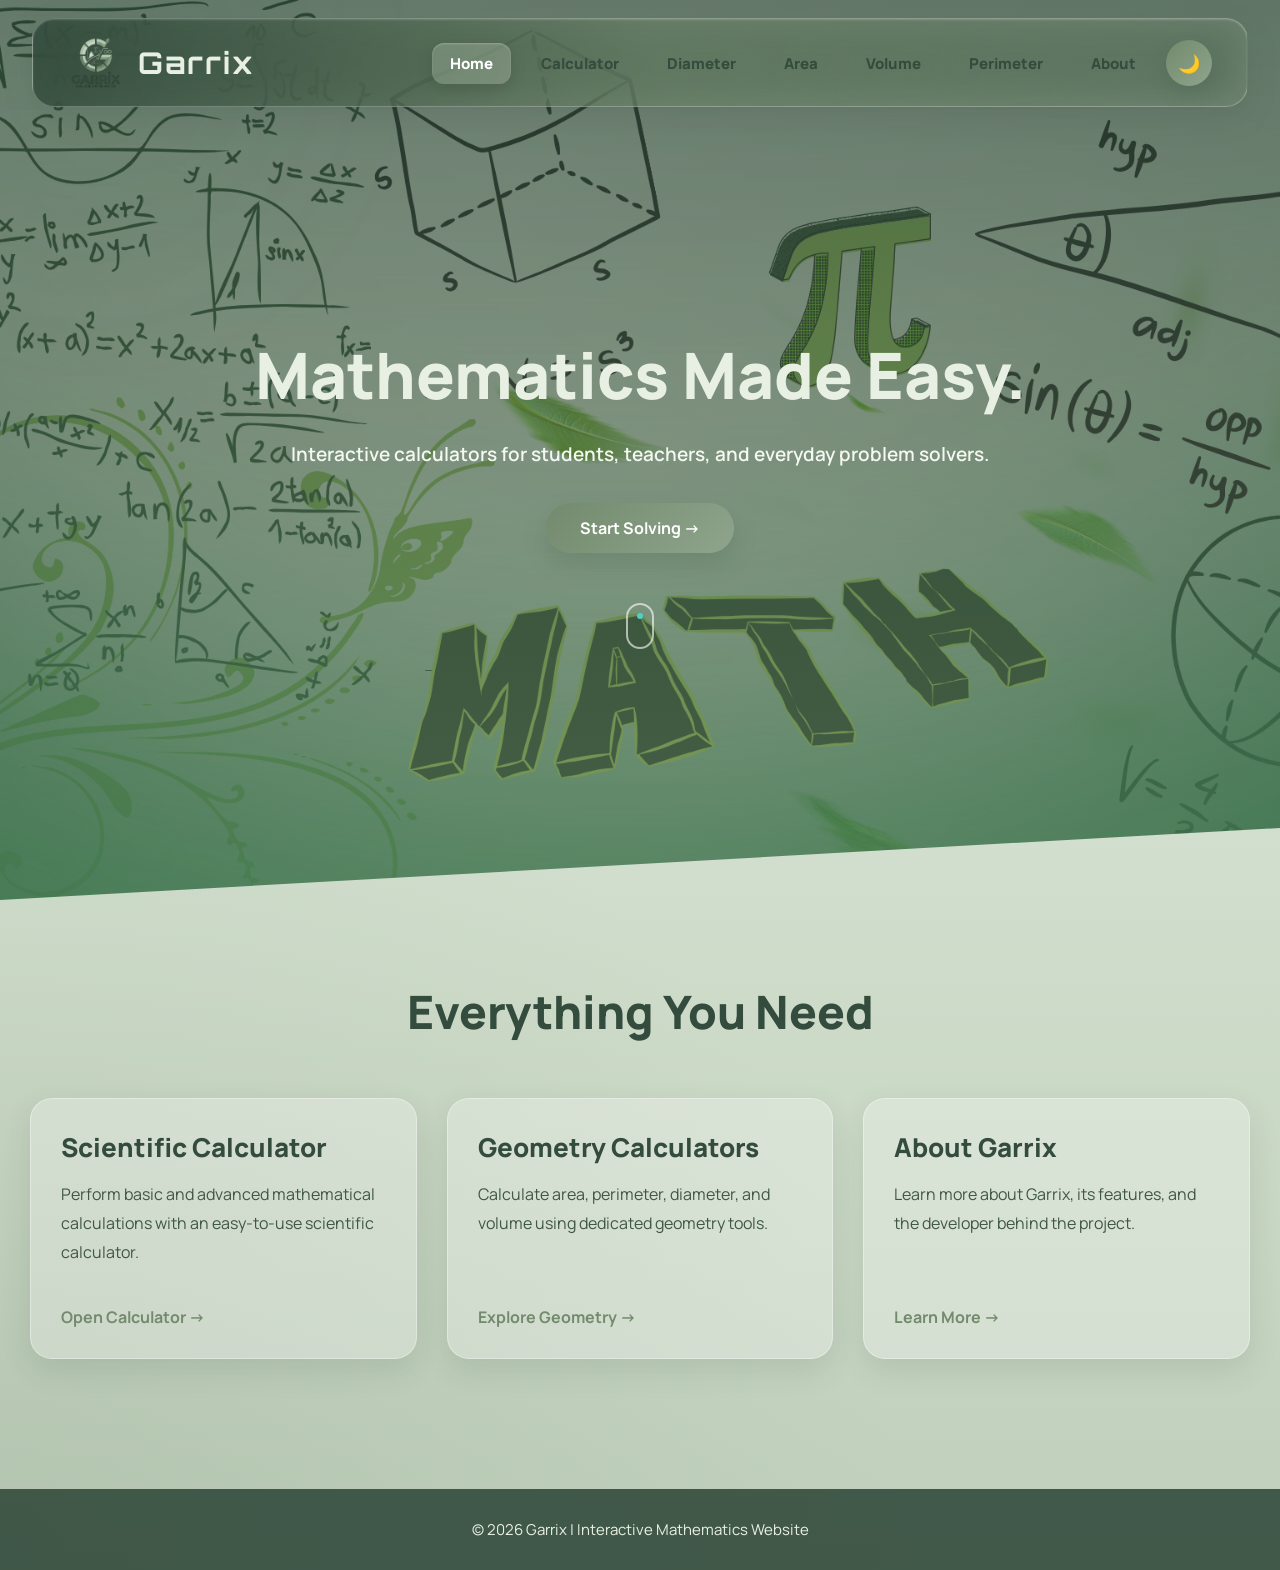
==== commit ecdb3474: "Updated website" ====
--- a/index.html
+++ b/index.html
@@ -40,6 +40,10 @@
             <li><a href="perimeter.html">Perimeter</a></li>
             <li><a href="about.html">About</a></li>
 
+            <li>
+                <button id="theme-toggle" class="theme-btn">🌙</button>
+            </li>
+
         </ul>
 
     </nav>
@@ -55,24 +59,22 @@
         <h1>Mathematics Made Easy.</h1>
 
         <p class="tagline">
-
             Interactive calculators for students, teachers, and everyday problem solvers.
-
         </p>
 
         <a href="calculator.html" class="btn">
             Start Solving →
-            
         </a>
+
         <a href="#features" class="scroll-cue">
-    <span></span>
-</a>
+            <span></span>
+        </a>
 
     </div>
 
 </section>
 
-<!-- ================= FEATURES ================= -->
+<!-- ================= EVERYTHING YOU NEED ================= -->
 
 <section class="features" id="features">
 
@@ -80,114 +82,53 @@
 
     <div class="cards">
 
-        <div class="card">
+        <a href="calculator.html" class="card feature-card">
 
-            <h3> Scientific Calculator</h3>
+            <h3>Scientific Calculator</h3>
 
             <p>
-
-                Solve basic and advanced mathematical expressions instantly with an intuitive calculator.
-
+                Perform basic and advanced mathematical calculations with an easy-to-use scientific calculator.
             </p>
 
-        </div>
+            <span class="card-link">
+                Open Calculator →
+            </span>
 
-        <div class="card">
+        </a>
 
-            <h3> Geometry Tools</h3>
+        <a href="area.html" class="card feature-card">
+
+            <h3>Geometry Calculators</h3>
 
             <p>
-
-                Compute diameter, area, perimeter, and volume using easy-to-use formula calculators.
-
+                Calculate area, perimeter, diameter, and volume using dedicated geometry tools.
             </p>
 
-        </div>
+            <span class="card-link">
+                Explore Geometry →
+            </span>
 
-        <div class="card">
+        </a>
 
-            <h3> Fast Results</h3>
-
-            <p>
-
-                Simply enter your values and receive accurate answers in seconds.
-
-            </p>
-
-        </div>
-
-    </div>
-
-</section>
-
-<!-- ================= QUICK ACCESS ================= -->
-
-<section class="features">
-
-    <h2>Quick Access</h2>
-
-    <div class="cards">
-
-        <div class="card">
-
-            <h3>Calculator</h3>
-
-            <p>Use the scientific calculator for everyday computations.</p>
-
-            <a href="calculator.html" class="btn">
-
-                Open
-
-            </a>
-
-        </div>
-
-        <div class="card">
-
-            <h3>Geometry</h3>
-
-            <p>Choose from diameter, area, perimeter, and volume calculators.</p>
-
-            <a href="area.html" class="btn">
-
-                Explore
-
-            </a>
-
-        </div>
-
-        <div class="card">
+        <a href="about.html" class="card feature-card">
 
             <h3>About Garrix</h3>
 
-            <p>Learn more about the website and its developer.</p>
-
-            <a href="about.html" class="btn">
-
-                Learn More
-
-            </a>
-
-        </div>
-
+            <p>
+                Learn more about Garrix, its features, and the developer behind the project.
+            </p>
+            <span class="card-link">
+                Learn More →
+            </span>
+        </a>
     </div>
-
 </section>
-
 <!-- ================= FOOTER ================= -->
-
 <footer>
-
     <p>
-
         © 2026 Garrix | Interactive Mathematics Website
-
     </p>
-
 </footer>
-
 <script src="script.js"></script>
-
 </body>
-
 </html>
--- a/style.css
+++ b/style.css
@@ -29,6 +29,31 @@
 }
 
 /* ==========================================================
+                        DARK MODE
+========================================================== */
+
+body.dark{
+
+    --dark:#F5F7F4;
+    --primary:#5DAE73;
+    --secondary:#84D39C;
+
+    --light:#1A1D1B;
+    --cream:#EAF5E8;
+
+    --white:#121412;
+
+    --nav-text:#EAF5E8;
+
+    --glass:rgba(25,28,26,.78);
+
+    --glass-border:rgba(255,255,255,.08);
+
+    --shadow:0 10px 35px rgba(0,0,0,.45);
+
+}
+
+/* ==========================================================
                             RESET
 ========================================================== */
 *{
@@ -51,23 +76,26 @@
     var(--dark);
     overflow-x:hidden;
     background:
-        radial-gradient(
-            circle at top right,
-            rgba(142,165,140,.35),
-            transparent 40%
-        ),
-        radial-gradient(
-            circle at bottom left,
-            rgba(115,138,110,.25),
-            transparent 45%
-        ),
-        linear-gradient(
-            180deg,
-            #E3ECE0,
-            #BFCFBB
-        );
+    radial-gradient(
+        circle at top right,
+        rgba(142,165,140,.25),
+        transparent 40%
+    ),
+    radial-gradient(
+        circle at bottom left,
+        rgba(115,138,110,.18),
+        transparent 45%
+    ),
+    linear-gradient(
+        180deg,
+        var(--cream),
+        var(--light)
+    );
+    transition:
+background .45s,
+color .45s;
         opacity:0;
-    animation:pageFade 1s ease forwards;
+    animation:pageFade 0.8s ease forwards;
 
 }
 @keyframes pageFade{
@@ -2555,4 +2583,298 @@
         position:relative;
         top:0;
     }
+}
+/* ==========================
+      CLICKABLE FEATURE CARDS
+========================== */
+
+.feature-card{
+
+    display:flex;
+
+    flex-direction:column;
+
+    text-decoration:none;
+
+    color:inherit;
+
+    cursor:pointer;
+
+    transition:.35s ease;
+
+}
+
+.feature-card:hover{
+
+    transform:translateY(-10px);
+
+    box-shadow:0 18px 40px rgba(0,0,0,.18);
+
+}
+
+.card-link{
+
+    margin-top:auto;
+
+    padding-top:20px;
+
+    font-weight:700;
+
+    color:var(--primary);
+
+    transition:.3s ease;
+
+}
+
+.feature-card:hover .card-link{
+
+    letter-spacing:.5px;
+
+    transform:translateX(5px);
+
+}
+/* ==========================================================
+                        DARK MODE STYLES
+========================================================== */
+
+body.dark{
+
+    background:
+        radial-gradient(circle at top right,
+        rgba(0,255,120,.08),
+        transparent 40%),
+
+        radial-gradient(circle at bottom left,
+        rgba(0,180,255,.06),
+        transparent 45%),
+
+        linear-gradient(
+            180deg,
+            #101513,
+            #1A201D
+        );
+
+}
+
+body.dark header{
+
+    background:
+        rgba(18,22,20,.72);
+
+    border:1px solid rgba(255,255,255,.08);
+
+}
+
+body.dark .hero{
+
+    background:
+        linear-gradient(
+            rgba(0,0,0,.60),
+            rgba(0,0,0,.55)
+        ),
+        url("img/banner.png");
+
+    background-size:cover;
+    background-position:center;
+
+}
+
+body.dark .card,
+body.dark .calculator,
+body.dark .shape-box,
+body.dark .about-card,
+body.dark .skills,
+body.dark .social-card{
+
+    background:rgba(20,24,22,.72);
+
+    border:1px solid rgba(255,255,255,.06);
+
+    color:white;
+
+}
+
+body.dark h1,
+body.dark h2,
+body.dark h3,
+body.dark p,
+body.dark label{
+
+    color:white;
+
+}
+
+body.dark input{
+
+    background:#232826;
+
+    color:white;
+
+}
+
+body.dark input::placeholder{
+
+    color:#AFC5B5;
+
+}
+
+body.dark .nav-links a{
+
+    color:#EAF5E8;
+
+}
+
+body.dark .nav-links a:hover,
+body.dark .nav-links a.active{
+
+    background:rgba(255,255,255,.10);
+
+    color:white;
+
+}
+.theme-btn{
+
+    width:46px;
+
+    height:46px;
+
+    border-radius:50%;
+
+    padding:0;
+
+    margin:0;
+
+    font-size:18px;
+
+}
+
+/* BUTTONS */
+
+body.dark button,
+body.dark .btn{
+
+    background:linear-gradient(
+        135deg,
+        #1E6F4C,
+        #2F8F65
+    );
+
+    color:#fff;
+
+    box-shadow:
+        0 10px 25px rgba(0,0,0,.45);
+
+}
+
+body.dark button:hover,
+body.dark .btn:hover{
+
+    background:linear-gradient(
+        135deg,
+        #289C68,
+        #42C987
+    );
+
+    transform:translateY(-4px);
+
+}
+/* ==========================================================
+                    DARK MODE SCROLLBAR
+========================================================== */
+
+body.dark::-webkit-scrollbar{
+
+    width:12px;
+
+}
+
+body.dark::-webkit-scrollbar-track{
+
+    background:#141816;
+
+}
+
+body.dark::-webkit-scrollbar-thumb{
+
+    background:linear-gradient(
+        180deg,
+        #3C8C5A,
+        #23543A
+    );
+
+    border-radius:20px;
+
+    border:3px solid #141816;
+
+}
+
+body.dark::-webkit-scrollbar-thumb:hover{
+
+    background:linear-gradient(
+        180deg,
+        #53B97B,
+        #2D6F4A
+    );
+
+}
+/* ==========================================
+            ABOUT PAGE DARK MODE
+========================================== */
+
+body.dark .about-card,
+body.dark .skills,
+body.dark .social-card,
+body.dark .card,
+body.dark .shape-box{
+    background:rgba(24,28,26,.82);
+    border:1px solid rgba(255,255,255,.08);
+    box-shadow:0 15px 35px rgba(0,0,0,.45);
+
+}
+body.dark .badge{
+
+    background:linear-gradient(
+        135deg,
+        #204030,
+        #2B6045
+    );
+
+}
+body.dark .social-links a{
+
+    background:#232826;
+
+    border:1px solid rgba(255,255,255,.08);
+
+}
+
+body.dark .social-links a:hover{
+
+    background:#2D6F4A;
+
+}
+body.dark .floating-profile{
+
+    background:linear-gradient(
+        135deg,
+        #25503A,
+        #2F8F65
+    );
+
+    box-shadow:0 20px 40px rgba(0,0,0,.5);
+
+}
+body.dark .about-content h2,
+body.dark .about-content h3,
+body.dark .profile-section h3,
+body.dark .skills h3{
+
+    color:white;
+
+}
+
+body.dark .about-content p{
+
+    color:#D7DDD8;
+
 }
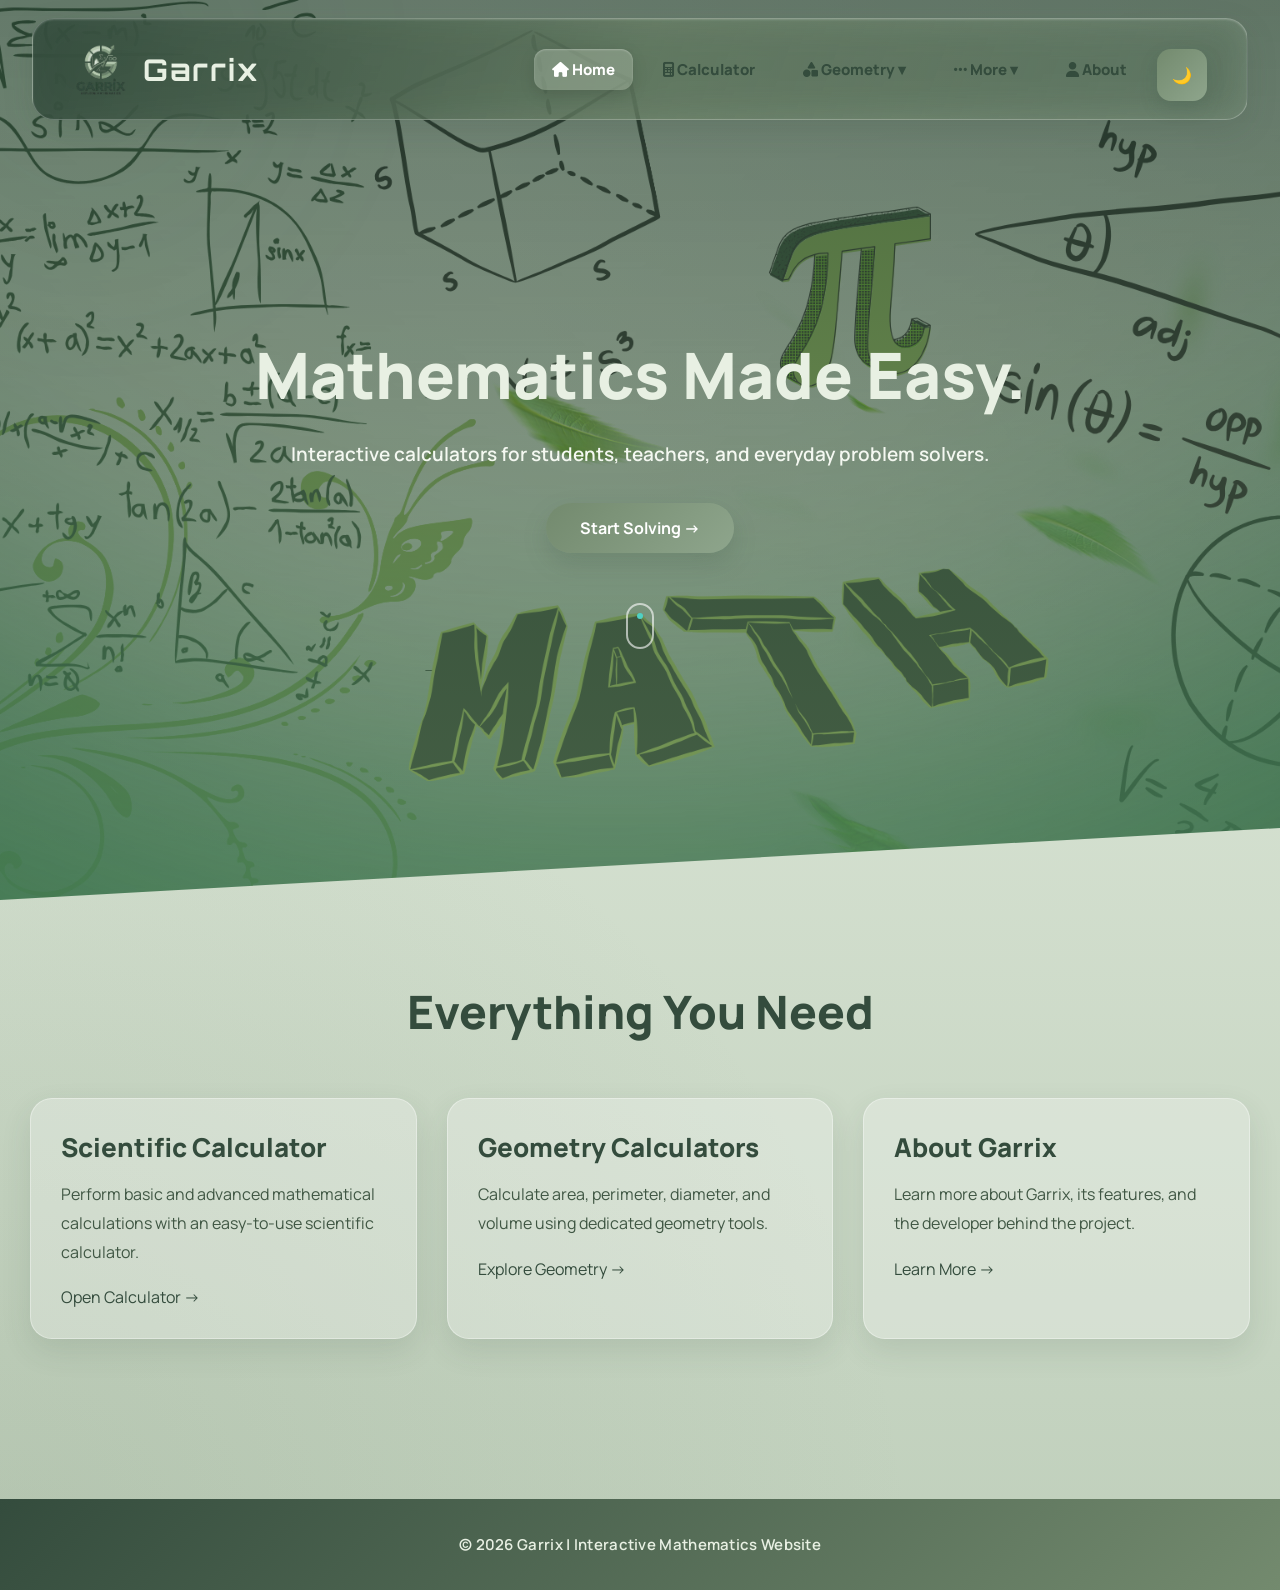
==== commit a82d5a2d: "Add unit converter and formula library pages" ====
--- a/index.html
+++ b/index.html
@@ -1,134 +1,88 @@
 <!DOCTYPE html>
 <html lang="en">
-
 <head>
-
     <meta charset="UTF-8">
     <meta name="viewport" content="width=device-width, initial-scale=1.0">
-
     <title>Garrix</title>
-
     <link rel="icon" type="image/png" href="img/favicon.png">
-
     <link rel="stylesheet" href="style.css">
-
+    <link rel="stylesheet" href="https://cdnjs.cloudflare.com/ajax/libs/font-awesome/6.5.2/css/all.min.css">
 </head>
-
 <body>
 
-<!-- ================= NAVBAR ================= -->
-
 <header>
-
     <nav class="navbar">
-
         <div class="logo">
-
             <img src="img/icon.png" alt="Garrix Logo">
-
             <h1>Garrix</h1>
-
         </div>
+        <button class="menu-toggle" id="menu-toggle">
+            <i class="fa-solid fa-bars"></i>
+        </button>
 
         <ul class="nav-links">
-
-            <li><a href="index.html" class="active">Home</a></li>
-            <li><a href="calculator.html">Calculator</a></li>
-            <li><a href="diameter.html">Diameter</a></li>
-            <li><a href="area.html">Area</a></li>
-            <li><a href="volume.html">Volume</a></li>
-            <li><a href="perimeter.html">Perimeter</a></li>
-            <li><a href="about.html">About</a></li>
-
-            <li>
-                <button id="theme-toggle" class="theme-btn">🌙</button>
+            <li><a href="index.html" class="active"><i class="fa-solid fa-house"></i> Home</a></li>
+            <li><a href="calculator.html"><i class="fa-solid fa-calculator"></i> Calculator</a></li>
+            <li class="dropdown">
+                <a href="#"><i class="fa-solid fa-shapes"></i> Geometry ▾</a>
+                <ul class="dropdown-menu">
+                    <li><a href="area.html">Area</a></li>
+                    <li><a href="perimeter.html">Perimeter</a></li>
+                    <li><a href="volume.html">Volume</a></li>
+                    <li><a href="diameter.html">Diameter</a></li>
+                </ul>
             </li>
-
+            <li class="dropdown">
+                <a href="#"><i class="fa-solid fa-ellipsis"></i> More ▾</a>
+                <ul class="dropdown-menu">
+                    <li><a href="converter.html">Unit Converter</a></li>
+                    <li><a href="formula.html">Formula Library</a></li>
+                </ul>
+            </li>
+            <li><a href="about.html"><i class="fa-solid fa-user"></i> About</a></li>
+            <li><button id="theme-toggle" class="theme-btn">🌙</button></li>
         </ul>
-
     </nav>
-
 </header>
 
-<!-- ================= HERO ================= -->
-
 <section class="hero">
-
     <div class="hero-content">
-
         <h1>Mathematics Made Easy.</h1>
-
-        <p class="tagline">
-            Interactive calculators for students, teachers, and everyday problem solvers.
-        </p>
-
-        <a href="calculator.html" class="btn">
-            Start Solving →
-        </a>
-
-        <a href="#features" class="scroll-cue">
-            <span></span>
-        </a>
-
+        <p class="tagline">Interactive calculators for students, teachers, and everyday problem solvers.</p>
+        <a href="calculator.html" class="btn">Start Solving →</a>
+        <a href="#features" class="scroll-cue"><span></span></a>
     </div>
-
 </section>
 
-<!-- ================= EVERYTHING YOU NEED ================= -->
-
 <section class="features" id="features">
-
     <h2>Everything You Need</h2>
-
     <div class="cards">
-
         <a href="calculator.html" class="card feature-card">
-
             <h3>Scientific Calculator</h3>
-
-            <p>
-                Perform basic and advanced mathematical calculations with an easy-to-use scientific calculator.
-            </p>
-
-            <span class="card-link">
-                Open Calculator →
-            </span>
-
+            <p>Perform basic and advanced mathematical calculations with an easy-to-use scientific calculator.</p>
+            <span class="card-link">Open Calculator →</span>
         </a>
-
         <a href="area.html" class="card feature-card">
-
             <h3>Geometry Calculators</h3>
-
-            <p>
-                Calculate area, perimeter, diameter, and volume using dedicated geometry tools.
-            </p>
-
-            <span class="card-link">
-                Explore Geometry →
-            </span>
-
+            <p>Calculate area, perimeter, diameter, and volume using dedicated geometry tools.</p>
+            <span class="card-link">Explore Geometry →</span>
         </a>
-
         <a href="about.html" class="card feature-card">
-
             <h3>About Garrix</h3>
-
-            <p>
-                Learn more about Garrix, its features, and the developer behind the project.
-            </p>
-            <span class="card-link">
-                Learn More →
-            </span>
+            <p>Learn more about Garrix, its features, and the developer behind the project.</p>
+            <span class="card-link">Learn More →</span>
         </a>
     </div>
 </section>
-<!-- ================= FOOTER ================= -->
+
+<button id="backToTop" class="back-to-top">↑</button>
+
 <footer>
-    <p>
-        © 2026 Garrix | Interactive Mathematics Website
-    </p>
+    <p>© 2026 Garrix | Interactive Mathematics Website</p>
 </footer>
+
+<div id="toast-container"></div>
 <script src="script.js"></script>
+
 </body>
 </html>
--- a/style.css
+++ b/style.css
@@ -1,2880 +1,1068 @@
 /* ==========================================================
                         GOOGLE FONTS
 ========================================================== */
-
 @import url('https://fonts.googleapis.com/css2?family=Manrope:wght@300;400;500;600;700;800&family=Orbitron:wght@500;600;700&display=swap');
 
 /* ==========================================================
                         ROOT VARIABLES
 ========================================================== */
-
-:root{
-    --dark:#344C3D;
-    --primary:#738A6E;
-    --secondary:#8EA58C;
-    --light:#BFCFBB;
-    --cream:#E8F0E3;
-    --white:#FFFFFF;
-    --nav-text:#D6E2D1;
-    --glass:
-    rgba(255,255,255,.18);
-    --glass-border:
-    rgba(255,255,255,.25);
-    --shadow:
-    0 10px 30px rgba(52,76,61,.15);
-    --radius:
-    20px;
-    --transition:
-    .35s ease;
+:root {
+    --dark: #344C3D;
+    --primary: #738A6E;
+    --secondary: #8EA58C;
+    --light: #BFCFBB;
+    --cream: #E8F0E3;
+    --white: #FFFFFF;
+    --nav-text: #D6E2D1;
+    --glass: rgba(255,255,255,.18);
+    --glass-border: rgba(255,255,255,.25);
+    --shadow: 0 10px 30px rgba(52,76,61,.15);
+    --radius: 20px;
+    --transition: .35s ease;
 }
 
 /* ==========================================================
                         DARK MODE
 ========================================================== */
-
-body.dark{
-
-    --dark:#F5F7F4;
-    --primary:#5DAE73;
-    --secondary:#84D39C;
-
-    --light:#1A1D1B;
-    --cream:#EAF5E8;
-
-    --white:#121412;
-
-    --nav-text:#EAF5E8;
-
-    --glass:rgba(25,28,26,.78);
-
-    --glass-border:rgba(255,255,255,.08);
-
-    --shadow:0 10px 35px rgba(0,0,0,.45);
-
+body.dark {
+    --dark: #F5F7F4;
+    --primary: #5DAE73;
+    --secondary: #84D39C;
+    --light: #1A1D1B;
+    --cream: #EAF5E8;
+    --white: #121412;
+    --nav-text: #EAF5E8;
+    --glass: rgba(25,28,26,.78);
+    --glass-border: rgba(255,255,255,.08);
+    --shadow: 0 10px 35px rgba(0,0,0,.45);
 }
 
 /* ==========================================================
                             RESET
 ========================================================== */
-*{
-
-    margin:0;
-    padding:0;
-    box-sizing:border-box;
-
-}
-
-html{
-    scroll-behavior:smooth;
-}
-
-body{
-    font-family:
-    'Manrope',
-    sans-serif;
-    color:
-    var(--dark);
-    overflow-x:hidden;
-    background:
-    radial-gradient(
-        circle at top right,
-        rgba(142,165,140,.25),
-        transparent 40%
-    ),
-    radial-gradient(
-        circle at bottom left,
-        rgba(115,138,110,.18),
-        transparent 45%
-    ),
-    linear-gradient(
-        180deg,
-        var(--cream),
-        var(--light)
-    );
-    transition:
-background .45s,
-color .45s;
-        opacity:0;
-    animation:pageFade 0.8s ease forwards;
-
-}
-@keyframes pageFade{
-
-    from{
-
-        opacity:0;
-
-        transform:translateY(10px);
-
-    }
-
-    to{
-
-        opacity:1;
-
-        transform:translateY(0);
-
-    }
-
-}
-body::before{
-
-    content:"";
-
-    position:fixed;
-
-    width:420px;
-
-    height:420px;
-
-    background:#7EE081;
-
-    opacity:.12;
-
-    filter:blur(120px);
-
-    border-radius:50%;
-
-    top:-150px;
-
-    left:-120px;
-
-    z-index:-1;
-
-}
+* {
+    margin: 0;
+    padding: 0;
+    box-sizing: border-box;
+}
+
+html {
+    scroll-behavior: smooth;
+}
+
+body {
+    font-family: 'Manrope', sans-serif;
+    color: var(--dark);
+    overflow-x: hidden;
+    background: 
+        radial-gradient(circle at top right, rgba(142,165,140,.25), transparent 40%),
+        radial-gradient(circle at bottom left, rgba(115,138,110,.18), transparent 45%),
+        linear-gradient(180deg, var(--cream), var(--light));
+    transition: background .45s, color .45s;
+    opacity: 0;
+    animation: pageFade .8s ease forwards;
+}
+
+@keyframes pageFade {
+    from { opacity: 0; transform: translateY(10px); }
+    to { opacity: 1; transform: translateY(0); }
+}
+
+body::before {
+    content: "";
+    position: fixed;
+    width: 420px;
+    height: 420px;
+    background: #7EE081;
+    opacity: .12;
+    filter: blur(120px);
+    border-radius: 50%;
+    top: -150px;
+    left: -120px;
+    z-index: -1;
+}
+
 /* ==========================================================
                     GLOBAL ELEMENTS
 ========================================================== */
-img{
-    display:block;
-    max-width:100%;
-}
-a{
-    text-decoration:none;
-    color:inherit;
-    transition:
-    var(--transition);
-}
-
-button,
-input{
-
-    font-family:
-    'Manrope',
-    sans-serif;
-
-}
-
-
-
-
-
-/* ==========================================================
-                        SCROLLBAR
-========================================================== */
-::-webkit-scrollbar{
-    width:12px;
-}
-::-webkit-scrollbar-track{
-    background:
-    #BFCFBB;
-}
-
-/* ===========================
-   SCROLL CUE
-=========================== */
-
-.scroll-cue{
-
-    display:flex;
-
-    justify-content:center;
-
-    margin-top:50px;
-
-}
-
-.scroll-cue span{
-
-    width:28px;
-
-    height:46px;
-
-    border:2px solid rgba(255,255,255,.6);
-
-    border-radius:20px;
-
-    position:relative;
-
-}
-
-.scroll-cue span::before{
-
-    content:"";
-
-    position:absolute;
-
-    left:50%;
-
-    top:8px;
-
-    width:6px;
-
-    height:6px;
-
-    background:#4FD1C5;
-
-    border-radius:50%;
-
-    transform:translateX(-50%);
-
-    animation:scrollDown 1.8s infinite;
-
-}
-
-@keyframes scrollDown{
-
-    0%{
-
-        opacity:1;
-
-        transform:translate(-50%,0);
-
-    }
-
-    100%{
-
-        opacity:0;
-
-        transform:translate(-50%,18px);
-
-    }
-
-}
-
-::-webkit-scrollbar-thumb{
-    background:
-    linear-gradient(
-        180deg,
-        #738A6E,
-        #344C3D
-    );
-    border-radius:20px;
-    border:
-    3px solid #BFCFBB;
-}
-::-webkit-scrollbar-thumb:hover{
-    background:
-    #344C3D;
-}
-/* ==========================================================
-                    GLASS NAVBAR CONTAINER
-========================================================== */
-header{
-
-
-    position:fixed;
-
-
-    top:18px;
-
-
-    left:50%;
-
-
-    transform:translateX(-50%);
-
-
-
-    width:95%;
-
-
-    max-width:1350px;
-
-
-
-    z-index:1000;
-
-
-
-
-
-    border-radius:22px;
-
-
-
-
-
-    background:
-
-        linear-gradient(
-
-            110deg,
-
-
-            rgba(52,76,61,.88),
-
-
-            rgba(115,138,110,.60),
-
-
-            rgba(142,165,140,.35)
-
-        );
-
-
-
-
-
-    backdrop-filter:blur(18px);
-
-
-    -webkit-backdrop-filter:blur(18px);
-
-
-
-
-
-    border:
-
-
-    1px solid var(--glass-border);
-
-
-
-
-
-    box-shadow:
-
-
-
-        var(--shadow),
-
-
-
-        inset 0 1px 2px rgba(255,255,255,.18);
-
-
-
-}
-
-
-
-
-
-
-
-/* ==========================================================
-                            NAVBAR
-========================================================== */
-
-
-.navbar{
-    max-width:1300px;
-    margin:auto;
-    padding:
-    16px 35px;
-    display:flex;
-    justify-content:space-between;
-    align-items:center;
-    animation: slideDown .8s ease;
-}
-
-@keyframes slideDown{
-
-    from{
-        opacity:0;
-        transform:translateY(-40px);
-    }
-
-    to{
-        opacity:1;
-        transform:translateY(0);
-    }
-
-}
-
-
-
-
-
-/* ==========================================================
-                            LOGO
-========================================================== */
-
-
-.logo{
-    display:flex;
-    align-items:center;
-    gap:15px;
-
-}
-.logo img{
-    width:55px;
-    height:55px;
-    object-fit:contain;
-    transition:.4s ease;
-
-}
-.logo:hover img{
-    transform:rotate(-12deg) scale(1.08);
-}
-
-.logo h1{
-    font-family:
-    'Orbitron',
-    sans-serif;
-    color:
-    var(--cream);
-    font-size:30px;
-    font-weight:700;
-    letter-spacing:2px;
-}
-
-/* ==========================================================
-                        NAV LINKS
-========================================================== */
-
-
-.nav-links{
-    display:flex;
-    align-items:center;
-    gap:12px;
-    list-style:none;
-
-}
-.nav-links a{
-    color:#344C3D;
-    font-size:15px;
-    font-weight:800;
-    padding:10px 18px;
-    border-radius:12px;
-     transition:.3s;
-
-}
-
-.nav-links a:hover{
-    background:rgba(232,240,227,.45);
-    color:#344C3D;
-    box-shadow:
-        inset 0 1px 2px rgba(255,255,255,.25);
-    transform:translateY(-3px);
-}
-
-.nav-links a.active{
-    background:rgba(232,240,227,.55);
-    color:#344C3D;
-    box-shadow:
-        inset 0 1px 2px rgba(255,255,255,.25),
-        0 5px 16px rgba(52,76,61,.15);
-     transform:translateY(-3px);
-}
-/* ==========================================================
-                            HOVER
-========================================================== */
-
-
-.nav-links a:hover{
-
-
-
-    background:
-
-
-    rgba(191,207,187,.22);
-
-
-
-
-
-    color:
-
-    #FFFFFF;
-
-
-
-
-
-    transform:
-
-    translateY(-2px);
-
-
-
-
-
-    box-shadow:
-
-
-
-        inset 0 1px 2px rgba(255,255,255,.18);
-
-
-
-}
-
-
-
-
-
-
-
-/* ==========================================================
-                        ACTIVE PAGE
-========================================================== */
-
-
-.nav-links a.active{
-
-
-
-    background:
-
-
-    rgba(191,207,187,.30);
-
-
-
-
-
-    color:
-
-
-    #FFFFFF;
-
-
-
-
-
-    box-shadow:
-
-
-
-        inset 0 1px 2px rgba(255,255,255,.22),
-
-
-
-        0 5px 16px rgba(0,0,0,.12);
-
-
-
-}
+img {
+    display: block;
+    max-width: 100%;
+}
+
+a {
+    text-decoration: none;
+    color: inherit;
+    transition: var(--transition);
+}
+
+button, input {
+    font-family: 'Manrope', sans-serif;
+}
+
+/* ==========================================================
+                    SCROLLBAR & CUE
+========================================================== */
+::-webkit-scrollbar {
+    width: 16px;
+}
+::-webkit-scrollbar-track {
+    background: rgba(191,207,187,.45);
+    border-radius: 20px;
+}
+::-webkit-scrollbar-thumb {
+    background: linear-gradient(180deg, #738A6E, #344C3D);
+    border-radius: 20px;
+    border: 4px solid #BFCFBB;
+}
+::-webkit-scrollbar-thumb:hover {
+    background: linear-gradient(180deg, #8EA58C, #344C3D);
+}
+
+body.dark::-webkit-scrollbar { width: 16px; }
+body.dark::-webkit-scrollbar-track { background: #141816; }
+body.dark::-webkit-scrollbar-thumb {
+    background: linear-gradient(180deg, #3C8C5A, #23543A);
+    border: 4px solid #141816;
+}
+body.dark::-webkit-scrollbar-thumb:hover {
+    background: linear-gradient(180deg, #53B97B, #2D6F4A);
+}
+
+.scroll-cue {
+    display: flex;
+    justify-content: center;
+    margin-top: 50px;
+}
+.scroll-cue span {
+    width: 28px;
+    height: 46px;
+    border: 2px solid rgba(255,255,255,.6);
+    border-radius: 20px;
+    position: relative;
+}
+.scroll-cue span::before {
+    content: "";
+    position: absolute;
+    left: 50%;
+    top: 8px;
+    width: 6px;
+    height: 6px;
+    background: #4FD1C5;
+    border-radius: 50%;
+    transform: translateX(-50%);
+    animation: scrollDown 1.8s infinite;
+}
+
+@keyframes scrollDown {
+    0% { opacity: 1; transform: translate(-50%, 0); }
+    100% { opacity: 0; transform: translate(-50%, 18px); }
+}
+
+/* ==========================================================
+                    NAVBAR & HEADER
+========================================================== */
+header {
+    position: fixed;
+    top: 18px;
+    left: 50%;
+    transform: translateX(-50%);
+    width: 95%;
+    max-width: 1350px;
+    z-index: 1000;
+    border-radius: 22px;
+    background: linear-gradient(110deg, rgba(52,76,61,.88), rgba(115,138,110,.60), rgba(142,165,140,.35));
+    backdrop-filter: blur(18px);
+    -webkit-backdrop-filter: blur(18px);
+    border: 1px solid var(--glass-border);
+    box-shadow: var(--shadow), inset 0 1px 2px rgba(255,255,255,.18);
+}
+
+.navbar {
+    width: 100%;
+    display: flex;
+    align-items: center;
+    justify-content: space-between;
+    padding: 18px 40px;
+}
+
+.logo {
+    display: flex;
+    align-items: center;
+    gap: 15px;
+}
+.logo img {
+    width: 55px;
+    height: 55px;
+    object-fit: contain;
+    transition: .4s ease;
+}
+.logo img:hover {
+    transform: rotate(360deg) scale(1.08);
+}
+.logo h1 {
+    font-family: 'Orbitron', sans-serif;
+    color: var(--cream);
+    font-size: 30px;
+    font-weight: 700;
+    letter-spacing: 2px;
+}
+
+.nav-links {
+    display: flex;
+    align-items: center;
+    gap: 12px;
+    list-style: none;
+}
+.nav-links li { position: relative; }
+.nav-links a {
+    color: #344C3D;
+    font-size: 15px;
+    font-weight: 800;
+    padding: 10px 18px;
+    border-radius: 12px;
+    transition: .3s;
+}
+.nav-links a:hover {
+    background: rgba(191,207,187,.30);
+    color: white;
+    transform: translateY(-3px);
+}
+.nav-links a.active {
+    background: rgba(191,207,187,.35);
+    color: white;
+    box-shadow: inset 0 1px 2px rgba(255,255,255,.25), 0 5px 16px rgba(0,0,0,.12);
+    transform: translateY(-3px);
+}
+
+/* ==========================================================
+                        DROPDOWN
+========================================================== */
+.dropdown { position: relative; }
+.dropdown-menu {
+    position: absolute;
+    top: calc(100% + 10px);
+    left: -20px;
+    width: 190px;
+    padding: 15px;
+    background: white;
+    border-radius: 16px;
+    list-style: none;
+    box-shadow: 0 15px 30px rgba(0,0,0,.15);
+    opacity: 0;
+    visibility: hidden;
+    transform: translateY(10px);
+    transition: .3s ease;
+}
+.dropdown-menu::before {
+    content: "";
+    position: absolute;
+    top: -15px;
+    left: 0;
+    width: 100%;
+    height: 15px;
+}
+.dropdown:hover .dropdown-menu {
+    opacity: 1;
+    visibility: visible;
+    transform: translateY(0);
+}
+.dropdown-menu li { padding: 10px; }
+.dropdown-menu a { color: #344C3D; }
+.dropdown-menu a:hover { color: #738A6E; background: none; }
+
 /* ==========================================================
                         HERO SECTION
 ========================================================== */
-
-
-.hero{
-    min-height:100vh;
-    display:flex;
-    justify-content:center;
-    align-items:center;
-    text-align:center;
-    padding:
-    170px 60px 90px;
-    background:
-        linear-gradient(
-            rgba(52,76,61,.72),
-            rgba(115,138,110,.55)
-        ),
-        url("img/banner.png");
-    background-size:cover;
-    background-position:center;
-    background-repeat:no-repeat;
-    clip-path:polygon(
-        0 0,
-        100% 0,
-        100% 92%,
-        0 100%
-    );
-}
-
-
-
-
-
-
-
-/* ==========================================================
-                        HERO CONTENT
-========================================================== */
-
-
-.hero-content{
-    max-width:900px;
-    animation:fadeUp 1s ease;
-
-}
-
-@keyframes fadeUp{
-
-    from{
-
-        opacity:0;
-
-        transform:translateY(35px);
-
-    }
-
-    to{
-
-        opacity:1;
-
-        transform:translateY(0);
-
-    }
-
-}
-
-.hero h1{
-    font-size:64px;
-    color:
-    var(--cream);
-    font-weight:800;
-    margin-bottom:18px;
-}
-
-
-.tagline{
-    color:
-    #E8F0E3;
-    font-size:22px;
-    font-weight:600;
-    margin-bottom:25px;
-}
-
-.hero p{
-
-
-    color:
-
-    #F4F8F1;
-
-
-
-
-
-    font-size:19px;
-
-
-
-
-
-    line-height:1.9;
-
-
-
-
-
-    max-width:760px;
-
-
-
-
-
-    margin:auto;
-
-
-
-}
-
-
-
-
-
-
-
-/* ==========================================================
-                            BUTTONS
-========================================================== */
-
-
-.btn{
-    display:inline-flex;
-    align-items:center;
-    justify-content:center;
-    padding:
-    14px 34px;
-    margin-top:30px;
-    border:none;
-    border-radius:50px;
-    background:
-        linear-gradient(
-            135deg,
-            var(--primary),
-            var(--secondary)
-        );
-    color:
-    white;
-    font-size:16px;
-    font-weight:700;
-    cursor:pointer;
-    transition:
-    var(--transition);
-    box-shadow:
-        0 10px 25px rgba(52,76,61,.18);
-        transition:.35s ease;
-}
-
-
-
-
-
-
-
-.btn:hover{
-    transform:
-    translateY(-4px);
-    scale:(1.05);
-    background:
-        linear-gradient(
-            135deg,
-            var(--dark),
-            var(--primary)
-        );
-    box-shadow:
-        0 18px 35px rgba(52,76,61,.25);
+.hero {
+    min-height: 100vh;
+    display: flex;
+    justify-content: center;
+    align-items: center;
+    text-align: center;
+    padding: 170px 60px 90px;
+    background: linear-gradient(rgba(52,76,61,.72), rgba(115,138,110,.55)), url("img/banner.png");
+    background-size: cover;
+    background-position: center;
+    background-repeat: no-repeat;
+    clip-path: polygon(0 0, 100% 0, 100% 92%, 0 100%);
+}
+.hero-content {
+    max-width: 900px;
+    animation: fadeUp 1s ease;
+}
+@keyframes fadeUp {
+    from { opacity: 0; transform: translateY(35px); }
+    to { opacity: 1; transform: translateY(0); }
+}
+.hero h1 {
+    font-size: 64px;
+    color: var(--cream);
+    font-weight: 800;
+    margin-bottom: 18px;
+}
+.tagline {
+    color: #E8F0E3;
+    font-size: 22px;
+    font-weight: 600;
+    margin-bottom: 25px;
+}
+.hero p {
+    color: #F4F8F1;
+    font-size: 19px;
+    line-height: 1.9;
+    max-width: 760px;
+    margin: auto;
+}
+
+/* ==========================================================
+                    GLOBAL COMPONENT UI
+========================================================== */
+.btn {
+    display: inline-flex;
+    align-items: center;
+    justify-content: center;
+    padding: 14px 34px;
+    margin-top: 30px;
+    border: none;
+    border-radius: 50px;
+    background: linear-gradient(135deg, var(--primary), var(--secondary));
+    color: white;
+    font-size: 16px;
+    font-weight: 700;
+    cursor: pointer;
+    transition: var(--transition);
+    box-shadow: 0 10px 25px rgba(52,76,61,.18);
+}
+.btn:hover {
+    transform: translateY(-4px);
+    background: linear-gradient(135deg, var(--dark), var(--primary));
+    box-shadow: 0 18px 35px rgba(52,76,61,.25);
+}
+.btn:active { transform: scale(.98); }
+
+.page {
+    max-width: 1200px;
+    margin: auto;
+    padding: 150px 30px 80px;
+}
+.page h2 {
+    text-align: center;
+    font-size: 46px;
+    font-weight: 800;
+    color: var(--dark);
+    margin-bottom: 18px;
+}
+.page-description {
+    text-align: center;
+    font-size: 17px;
+    line-height: 1.9;
+    color: var(--dark);
+}
+
+.features {
+    max-width: 1300px;
+    margin: auto;
+    padding: 80px 30px;
+}
+.features h2 {
+    text-align: center;
+    font-size: 46px;
+    font-weight: 800;
+    color: var(--dark);
+    margin-bottom: 55px;
+}
+
+.cards {
+    display: grid;
+    grid-template-columns: repeat(3, 1fr);
+    gap: 30px;
+}
+.card {
+    background: rgba(255,255,255,.28);
+    backdrop-filter: blur(16px);
+    -webkit-backdrop-filter: blur(16px);
+    border: 1px solid rgba(255,255,255,.35);
+    border-radius: 22px;
+    padding: 30px;
+    box-shadow: 0 12px 30px rgba(52,76,61,.12);
+    transition: .35s ease;
+}
+.card:hover {
+    transform: translateY(-10px);
+    box-shadow: 0 15px 40px rgba(0,0,0,.15);
+}
+.card h3 { font-size: 26px; font-weight: 800; color: var(--dark); margin-bottom: 15px; }
+.card p { color: #405744; line-height: 1.8; margin-bottom: 20px; }
+
+input {
+    width: 100%;
+    margin: 12px 0;
+    padding: 15px 18px;
+    border: none;
+    outline: none;
+    border-radius: 14px;
+    background: rgba(255,255,255,.75);
+    color: var(--dark);
+    font-size: 16px;
+    font-weight: 600;
+    transition: .35s ease;
+    box-shadow: inset 0 2px 8px rgba(52,76,61,.08);
+}
+input::placeholder { color: #738A6E; font-weight: 500; }
+input:focus {
+    background: white;
+    box-shadow: 0 0 0 3px rgba(115,138,110,.25), inset 0 2px 8px rgba(52,76,61,.08);
+}
+
+button {
+    width: 100%;
+    padding: 15px;
+    margin-top: 12px;
+    border: none;
+    border-radius: 14px;
+    cursor: pointer;
+    background: linear-gradient(135deg, var(--primary), var(--secondary));
+    color: white;
+    font-size: 16px;
+    font-weight: 700;
+    transition: .35s ease;
+    box-shadow: 0 8px 18px rgba(52,76,61,.18);
+    position: relative;
+    overflow: hidden;
+}
+button::after {
+    content: "";
+    position: absolute;
+    inset: 0;
+    background: rgba(255,255,255,.18);
+    transform: scale(0);
+    border-radius: 50%;
+    transition: .45s;
+}
+button:hover {
+    transform: translateY(-3px);
+    background: linear-gradient(135deg, var(--dark), var(--primary));
+    box-shadow: 0 16px 30px rgba(52,76,61,.22);
+}
+button:active { transform: scale(.98); }
+button:active::after { transform: scale(4); opacity: 0; }
+
+/* ==========================================================
+                        CALCULATORS
+========================================================== */
+.calculator {
+    max-width: 460px;
+    margin: 40px auto;
+    padding: 30px;
+    border-radius: 24px;
+    background: rgba(255,255,255,.25);
+    backdrop-filter: blur(18px);
+    -webkit-backdrop-filter: blur(18px);
+    border: 1px solid rgba(255,255,255,.35);
+    box-shadow: 0 18px 40px rgba(52,76,61,.15);
+}
+.calculator input {
+    font-size: 30px;
+    text-align: right;
+    font-weight: 700;
+    margin-bottom: 20px;
+    cursor: default;
+}
+
+.calculator-buttons {
+    display: grid;
+    grid-template-columns: repeat(4, 1fr);
+    gap: 12px;
+}
+.calculator-buttons button {
+    margin: 0;
+    padding: 18px 10px;
+    background: #333333;
+    color: white;
+    border-radius: 18px;
+    font-size: 18px;
+    font-weight: 700;
+    box-shadow: 0 8px 18px rgba(0,0,0,.25);
+}
+.calculator-buttons button:hover {
+    background: #555555;
+    transform: translateY(-3px);
+}
+
+.calculator-buttons button:nth-child(1),
+.calculator-buttons button:nth-child(2),
+.calculator-buttons button:nth-child(3) {
+    background: #A7B7A2;
+    color: #344C3D;
+}
+.calculator-buttons button:nth-child(1):hover,
+.calculator-buttons button:nth-child(2):hover,
+.calculator-buttons button:nth-child(3):hover {
+    background: #BFCFBB;
+}
+
+.calculator-buttons button:nth-child(4),
+.calculator-buttons button:nth-child(8),
+.calculator-buttons button:nth-child(12),
+.calculator-buttons button:nth-child(16) {
+    background: #738A6E;
+}
+.calculator-buttons button:nth-child(4):hover,
+.calculator-buttons button:nth-child(8):hover,
+.calculator-buttons button:nth-child(12):hover,
+.calculator-buttons button:nth-child(16):hover {
+    background: #8EA58C;
+}
+
+.calculator-buttons button:nth-child(19) {
+    background: linear-gradient(135deg, #344C3D, #738A6E);
+}
+.calculator-buttons button:nth-child(19):hover {
+    background: linear-gradient(135deg, #738A6E, #8EA58C);
+}
+
+.result {
+    margin-top: 20px;
+    min-height: 65px;
+    display: flex;
+    align-items: center;
+    justify-content: center;
+    text-align: center;
+    border-radius: 16px;
+    background: rgba(255,255,255,.35);
+    backdrop-filter: blur(10px);
+    border: 1px solid rgba(255,255,255,.35);
+    color: var(--dark);
+    font-size: 20px;
+    font-weight: 800;
+    padding: 18px;
+    user-select: none;
+}
+
+/* ==========================================================
+                        SHAPES
+========================================================== */
+.shape-buttons {
+    display: grid;
+    grid-template-columns: repeat(3, 1fr);
+    gap: 20px;
+    max-width: 900px;
+    margin: 50px auto;
+}
+.shape-buttons button {
+    padding: 22px;
+    margin: 0;
+    border-radius: 18px;
+    font-size: 18px;
+    font-weight: 700;
+    background: rgba(255,255,255,.28);
+    backdrop-filter: blur(15px);
+    border: 1px solid rgba(255,255,255,.35);
+    color: var(--dark);
+    box-shadow: 0 12px 25px rgba(52,76,61,.10);
+    transition: .35s ease;
+}
+.shape-buttons button:hover {
+    background: linear-gradient(135deg, var(--primary), var(--secondary));
+    color: white;
+    transform: translateY(-5px);
+}
+
+.shape-box {
+    display: none;
+    max-width: 650px;
+    margin: 40px auto;
+    padding: 35px;
+    border-radius: 24px;
+    background: rgba(255,255,255,.28);
+    backdrop-filter: blur(18px);
+    border: 1px solid rgba(255,255,255,.35);
+    box-shadow: 0 18px 40px rgba(52,76,61,.15);
+    animation: fadeBox .4s ease;
+}
+@keyframes fadeBox {
+    from { opacity: 0; transform: translateY(20px); }
+    to { opacity: 1; transform: translateY(0); }
+}
+.shape-box h3 { text-align: center; font-size: 28px; margin-bottom: 25px; color: var(--dark); }
+
+.formula {
+    display: inline-flex;
+    align-items: center;
+    justify-content: center;
+    padding: 10px 18px;
+    margin-bottom: 20px;
+    border-radius: 12px;
+    background: linear-gradient(135deg, var(--primary), var(--secondary));
+    color: white;
+    font-size: 15px;
+    font-weight: 700;
+    box-shadow: 0 8px 18px rgba(52,76,61,.18);
+}
+
+@media(max-width:900px) { .shape-buttons { grid-template-columns: repeat(2, 1fr); } }
+@media(max-width:600px) { .shape-buttons { grid-template-columns: 1fr; } }
+
+/* ==========================================================
+                        ABOUT PAGE
+========================================================== */
+.about-layout {
+    display: grid;
+    grid-template-columns: 350px 1fr;
+    gap: 50px;
+    align-items: start;
+    margin-top: 50px;
+}
+.profile-section { text-align: center; position: sticky; top: 120px; }
+.floating-profile {
+    width: 230px;
+    height: 230px;
+    margin: auto;
+    border-radius: 50%;
+    padding: 10px;
+    background: linear-gradient(135deg, var(--primary), var(--secondary));
+    animation: float 4s ease-in-out infinite;
+    box-shadow: 0 25px 50px rgba(52,76,61,.25);
+}
+.profile { width: 100%; height: 100%; object-fit: cover; border-radius: 50%; }
+
+@keyframes float {
+    0%, 100% { transform: translateY(0); }
+    50% { transform: translateY(-15px); }
+}
+
+.profile-section h3 { margin-top: 25px; font-size: 32px; color: var(--dark); }
+.badge-container { display: flex; justify-content: center; flex-wrap: wrap; gap: 12px; margin-top: 25px; }
+.badge {
+    padding: 10px 18px;
+    border-radius: 50px;
+    background: linear-gradient(135deg, #738A6E, #8EA58C);
+    color: white;
+    font-size: 14px;
+    font-weight: 700;
+    box-shadow: 0 8px 18px rgba(52,76,61,.15);
+    transition: .35s ease;
+    border: none;
+}
+.badge:hover { transform: translateY(-4px); background: linear-gradient(135deg, #344C3D, #738A6E); }
+
+.about-content { display: flex; flex-direction: column; gap: 25px; }
+.about-content .card { margin: 0; }
+
+.social-card {
+    width: 100%;
+    margin-top: 35px;
+    padding: 25px;
+    background: rgba(255,255,255,.28);
+    backdrop-filter: blur(16px);
+    border-radius: 22px;
+    border: 1px solid rgba(255,255,255,.35);
+    box-shadow: 0 18px 40px rgba(52,76,61,.15);
+}
+.social-card h3 { text-align: center; font-size: 24px; color: var(--dark); margin-bottom: 20px; }
+.social-links { display: grid; grid-template-columns: repeat(3, 1fr); gap: 20px; }
+.social-links a {
+    padding: 18px;
+    border-radius: 18px;
+    background: linear-gradient(135deg, #738A6E, #8EA58C);
+    color: white;
+    display: flex;
+    justify-content: center;
+    align-items: center;
+    font-size: 22px;
+    transition: .35s ease;
+    border: none;
+    box-shadow: 0 8px 18px rgba(52,76,61,.18);
+}
+.social-links a:hover { background: linear-gradient(135deg, #344C3D, #738A6E); transform: translateY(-5px); }
+
+.about-content button, .profile-section button { background: linear-gradient(135deg, #738A6E, #8EA58C); color: white; }
+
+@media(max-width:900px) {
+    .about-layout { grid-template-columns: 1fr; }
+    .profile-section { position: relative; top: 0; }
+}
+@media(max-width:600px) { .social-links { grid-template-columns: repeat(2, 1fr); } }
+
+/* ==========================================================
+                        HISTORY PANEL
+========================================================== */
+.history-panel {
+    max-width: 460px;
+    margin: 35px auto;
+    padding: 25px;
+    background: rgba(255,255,255,.28);
+    backdrop-filter: blur(16px);
+    border: 1px solid rgba(255,255,255,.35);
+    border-radius: 24px;
+    box-shadow: 0 18px 40px rgba(52,76,61,.15);
+}
+.history-header { display: flex; justify-content: space-between; align-items: center; margin-bottom: 20px; }
+.history-header h3 { font-size: 22px; }
+.history-list { max-height: 250px; overflow-y: auto; }
+.history-item { padding: 12px 16px; margin-bottom: 10px; border-radius: 12px; background: rgba(255,255,255,.45); font-weight: 600; word-break: break-word; }
+.empty-history { text-align: center; opacity: .7; }
+
+.copy-btn { display: block; width: 130px; margin: 20px auto 0; padding: 10px 16px; font-size: 14px; border-radius: 12px; }
+
+/* ==========================================================
+                    FORMULA LIBRARY LAYOUT
+========================================================== */
+.formula-container { display: grid; grid-template-columns: repeat(3, 1fr); gap: 30px; margin-top: 50px; }
+.formula-card {
+    background: rgba(255,255,255,.28);
+    backdrop-filter: blur(16px);
+    -webkit-backdrop-filter: blur(16px);
+    border: 1px solid rgba(255,255,255,.35);
+    border-radius: 24px;
+    padding: 30px;
+    box-shadow: 0 15px 35px rgba(52,76,61,.15);
+    transition: .35s ease;
+}
+.formula-card:hover { transform: translateY(-10px); box-shadow: 0 20px 45px rgba(52,76,61,.25); }
+.formula-card h3 { text-align: center; font-size: 26px; color: var(--dark); margin-bottom: 20px; }
+.formula-card p { text-align: center; font-size: 18px; font-weight: 700; color: var(--dark); margin: 12px 0; }
+.formula-symbol {
+    display: flex;
+    justify-content: center;
+    align-items: center;
+    width: 70px;
+    height: 70px;
+    margin: 0 auto 20px;
+    border-radius: 50%;
+    background: linear-gradient(135deg, var(--primary), var(--secondary));
+    color: white;
+    font-size: 30px;
+    font-weight: 800;
+    box-shadow: 0 10px 25px rgba(52,76,61,.18);
+}
+.formula-category { margin-top: 70px; margin-bottom: 25px; text-align: center; font-size: 36px; font-weight: 800; color: var(--dark); }
+.formula-search { max-width: 500px; margin: 30px auto; display: block; }
+
+@media(max-width:1000px) { .formula-container { grid-template-columns: repeat(2, 1fr); } }
+@media(max-width:650px) { .formula-container { grid-template-columns: 1fr; } }
+
+/* ==========================================================
+                        UNIT CONVERTER
+========================================================== */
+.converter-box {
+    max-width: 500px;
+    margin: 50px auto;
+    padding: 35px;
+    border-radius: 24px;
+    background: rgba(255,255,255,.28);
+    backdrop-filter: blur(18px);
+    border: 1px solid rgba(255,255,255,.35);
+    box-shadow: 0 18px 40px rgba(52,76,61,.15);
+}
+.converter-box h3 { text-align: center; font-size: 28px; color: var(--dark); margin-bottom: 25px; }
+.converter-box select { width: 100%; padding: 15px 18px; margin: 12px 0; border: none; border-radius: 14px; font-size: 16px; font-weight: 600; background: white; color: var(--dark); }
+
+.converter-card {
+    max-width: 650px;
+    margin: 40px auto;
+    padding: 35px;
+    border-radius: 24px;
+    background: rgba(255,255,255,.28);
+    backdrop-filter: blur(18px);
+    -webkit-backdrop-filter: blur(18px);
+    border: 1px solid rgba(255,255,255,.35);
+    box-shadow: 0 18px 40px rgba(52,76,61,.15);
+}
+.converter-card h3 { text-align: center; font-size: 28px; margin-bottom: 25px; color: var(--dark); }
+.converter-card select {
+    width: 100%;
+    padding: 15px 18px;
+    margin: 12px 0;
+    border: none;
+    outline: none;
+    border-radius: 14px;
+    background: rgba(255,255,255,.75);
+    color: var(--dark);
+    font-size: 16px;
+    font-weight: 700;
+    cursor: pointer;
+    box-shadow: inset 0 2px 8px rgba(52,76,61,.08);
+}
+.converter-card select:focus { box-shadow: 0 0 0 3px rgba(115,138,110,.25); }
+.converter-card input { width: 100%; }
+.converter-row { display: flex; align-items: center; gap: 15px; }
+.converter-row select { flex: 1; }
+.swap-btn {
+    width: 55px;
+    height: 55px;
+    min-width: 55px;
+    padding: 0;
+    margin: 0;
+    border-radius: 50%;
+    display: flex;
+    justify-content: center;
+    align-items: center;
+    font-size: 25px;
+    background: linear-gradient(135deg, var(--primary), var(--secondary));
+}
+.swap-btn:hover { transform: rotate(180deg) scale(1.08); }
+.currency-card { margin-top: 50px; }
+
+/* ==========================================================
+                        BACK TO TOP
+========================================================== */
+.back-to-top {
+    position: fixed;
+    left: 50%;
+    bottom: 40px;
+    transform: translateX(-50%);
+    width: 55px;
+    height: 55px;
+    padding: 0;
+    margin: 0;
+    display: flex;
+    justify-content: center;
+    align-items: center;
+    border-radius: 50%;
+    font-size: 24px;
+    font-weight: bold;
+    z-index: 999;
+    opacity: 0;
+    visibility: hidden;
+    transition: .3s ease;
+}
+.back-to-top.show { opacity: 1; visibility: visible; }
+.back-to-top:hover { transform: translateX(-50%) translateY(-10px); }
+
+/* ==========================================================
+                            FOOTER
+========================================================== */
+footer {
+    width: 100%;
+    min-height: 90px;
+    margin-top: 80px;
+    padding: 35px 20px;
+    display: flex;
+    justify-content: center;
+    align-items: center;
+    text-align: center;
+    background: linear-gradient(135deg, #344C3D, #738A6E);
+    color: #E8F0E3;
+    backdrop-filter: blur(12px);
+}
+footer p { margin: 0; font-size: 15px; font-weight: 600; letter-spacing: .3px; }
+
+/* ==========================================================
+                        DARK MODE OVERRIDES
+========================================================== */
+body.dark {
+    background: 
+        radial-gradient(circle at top right, rgba(0,255,120,.08), transparent 40%),
+        radial-gradient(circle at bottom left, rgba(0,180,255,.06), transparent 45%),
+        linear-gradient(180deg, #101513, #1A201D);
+    color: white;
+}
+body.dark header { background: rgba(18,22,20,.80); border: 1px solid rgba(255,255,255,.08); }
+body.dark .navbar { background: rgba(20,25,22,.65); }
+body.dark .nav-links a { color: #EAF5E8; }
+body.dark .nav-links a:hover, body.dark .nav-links a.active { background: rgba(255,255,255,.10); color: white; }
+body.dark .logo h1 { color: white; }
+
+body.dark .card, body.dark .calculator, body.dark .shape-box, body.dark .social-card, body.dark .history-panel, body.dark .formula-card, body.dark .converter-box, body.dark .converter-card {
+    background: rgba(20,24,22,.82);
+    border: 1px solid rgba(255,255,255,.08);
+    box-shadow: 0 15px 35px rgba(0,0,0,.45);
+}
+body.dark h1, body.dark h2, body.dark h3, body.dark p, body.dark .formula-card h3, body.dark .formula-card p, body.dark .formula-category { color: white; }
+body.dark input, body.dark .converter-box select, body.dark .converter-card select { background: #232826; color: white; }
+body.dark input::placeholder { color: #AFC5B5; }
+body.dark .result { background: rgba(255,255,255,.08); color: white; }
+
+body.dark button, body.dark .btn {
+    background: linear-gradient(135deg, #1E6F4C, #2F8F65);
+    color: white;
+    box-shadow: 0 10px 25px rgba(0,0,0,.45);
+}
+body.dark button:hover, body.dark .btn:hover { background: linear-gradient(135deg, #289C68, #42C987); }
+
+body.dark .shape-buttons button { background: rgba(255,255,255,.08); color: white; border: 1px solid rgba(255,255,255,.08); }
+body.dark .shape-buttons button:hover { background: linear-gradient(135deg, #1E6F4C, #2F8F65); }
+
+body.dark .badge { background: linear-gradient(135deg, #204030, #2F8F65); color: white; }
+body.dark .social-links a { background: linear-gradient(135deg, #204030, #2F8F65); color: white; }
+body.dark .social-links a:hover { background: linear-gradient(135deg, #2F8F65, #42C987); }
+
+body.dark .calculator-buttons button { background: #2A2E2B; color: white; }
+body.dark .calculator-buttons button:hover { background: #3A403C; }
+body.dark .calculator-buttons button:nth-child(4), 
+body.dark .calculator-buttons button:nth-child(8), 
+body.dark .calculator-buttons button:nth-child(12), 
+body.dark .calculator-buttons button:nth-child(16) { background: #2F8F65; }
+body.dark .calculator-buttons button:nth-child(19) { background: linear-gradient(135deg, #2F8F65, #42C987); }
+
+body.dark .history-item { background: #232826; color: white; }
+body.dark .dropdown-menu { background: rgba(20,24,22,.95); backdrop-filter: blur(15px); border: 1px solid rgba(255,255,255,.08); box-shadow: 0 15px 35px rgba(0,0,0,.45); }
+body.dark .dropdown-menu a { color: #EAF5E8; }
+body.dark .dropdown-menu a:hover { color: white; background: rgba(255,255,255,.10); }
+
+.menu-toggle {
+    display: none;
+    cursor: pointer;
+    background: none;
+    border: none;
+    padding: 8px;
+    z-index: 1001;
+    width: auto; 
+    margin: 0;
+    box-shadow: none;
+    color: var(--cream); 
+    font-size: 22px; 
+    transition: var(--transition);
+}
+
+.menu-toggle:hover {
+    background: rgba(255, 255, 255, 0.1);
+    transform: scale(1.05);
+    box-shadow: none;
+}
+
+
+body.dark .menu-toggle {
+    color: white;
+}
+
+/* Mobile Media Query */
+@media (max-width: 768px) {
+    
+    .menu-toggle {
+        display: block; 
+    }
+
+   
+    .nav-links {
+        position: absolute;
+        top: 100%;
+        left: 0;
+        width: 100%;
+        flex-direction: column;
+        background: rgba(52, 76, 61, 0.96); 
+        backdrop-filter: blur(18px);
+        -webkit-backdrop-filter: blur(18px);
+        border-radius: 0 0 22px 22px;
+        border-top: 1px solid var(--glass-border);
+        padding: 20px;
+        gap: 15px;
         
-}
-
-.btn:active{
-
-
-
-    transform:
-
-    scale(.98);
-
-
-
-}
-
-/* ==========================================================
-                        PAGE LAYOUT
-========================================================== */
-
-
-.page{
-
-
-    max-width:1200px;
-
-
-
-    margin:auto;
-
-
-
-
-
-    padding:
-
-    150px 30px 80px;
-
-
-
-}
-
-
-
-
-
-
-
-.page h2{
-
-
-    text-align:center;
-
-
-
-
-
-    font-size:46px;
-
-
-
-
-
-    font-weight:800;
-
-
-
-
-
-    color:
-
-    var(--dark);
-
-
-
-
-
-    margin-bottom:18px;
-
-
-
-}
-
-
-
-
-
-
-
-.page p{
-
-
-    font-size:17px;
-
-
-
-
-
-    line-height:1.9;
-
-
-
-
-
-    color:
-
-    var(--dark);
-
-
-
-}
-
-
-
-
-
-
-
-/* ==========================================================
-                        FEATURES SECTION
-========================================================== */
-
-
-.features{
-
-
-    max-width:1300px;
-
-
-
-    margin:auto;
-
-
-
-
-
-    padding:
-
-    80px 30px;
-
-
-
-}
-
-
-
-
-
-
-
-.features h2{
-
-
-    text-align:center;
-
-
-
-
-
-    font-size:46px;
-
-
-
-
-
-    font-weight:800;
-
-
-
-
-
-    color:
-
-    var(--dark);
-
-
-
-
-
-    margin-bottom:55px;
-
-
-
-}
-
-
-
-
-
-
-
-/* ==========================================================
-                        CARD GRID
-========================================================== */
-
-
-.cards{
-
-
-    display:grid;
-
-
-
-
-
-    grid-template-columns:
-
-    repeat(3,1fr);
-
-
-
-
-
-    gap:30px;
-
-
-
-}
-
-
-
-
-
-
-
-/* ==========================================================
-                        GLASS CARD
-========================================================== */
-
-
-.card{
-    background:
-    rgba(255,255,255,.28);
-    backdrop-filter:blur(16px);
-    -webkit-backdrop-filter:blur(16px);
-    border:
-    1px solid rgba(255,255,255,.35);
-    border-radius:22px;
-    padding:
-    30px;
-    box-shadow:
-    0 12px 30px rgba(52,76,61,.12);
-    transition:
-    var(--transition);
-    transition:.35s ease;
-
-}
-
-.card:hover{
-
-    transform:
-        translateY(-10px);
-
-    box-shadow:
-        0 15px 40px rgba(0,0,0,.15);
-}
-
-
-/* ==========================================================
-                    CARD CONTENT
-========================================================== */
-
-
-.card h3{
-
-
-    font-size:26px;
-
-
-
-
-
-    font-weight:800;
-
-
-
-
-
-    color:
-
-    var(--dark);
-
-
-
-
-
-    margin-bottom:15px;
-
-
-
-}
-
-
-
-
-
-
-
-.card p{
-
-
-    color:
-
-    #405744;
-
-
-
-
-
-    line-height:1.8;
-
-
-
-
-
-    margin-bottom:20px;
-
-
-
-}
-
-
-
-
-
-
-
-/* ==========================================================
-                    RESPONSIVE CARDS
-========================================================== */
-
-
-@media(max-width:1000px){
-
-
-    .cards{
-
-
-        grid-template-columns:
-
-        repeat(2,1fr);
-
-
-
-    }
-
-
-}
-
-
-
-
-
-
-
-@media(max-width:650px){
-
-
-    .cards{
-
-
-        grid-template-columns:
-
-        1fr;
-
-
-
-    }
-}
-/* =========================================================
-                        FORMULA BOX
-========================================================== */
-.formula{
-    display:inline-flex;
-    align-items:center;
-    justify-content:center;
-    padding:
-    10px 18px;
-    margin-bottom:20px;
-    border-radius:12px;
-    background:
-        linear-gradient(
-            135deg,
-            var(--primary),
-            var(--secondary)
-        );
-    color:white;
-    font-size:15px;
-    font-weight:700;
-    box-shadow:
-        0 8px 18px rgba(52,76,61,.18);
-}
-/* ==========================================================
-                        INPUT FIELDS
-========================================================== */
-input{
-    width:100%;
-    margin:
-    12px 0;
-    padding:
-    15px 18px;
-    border:none;
-    outline:none;
-    border-radius:14px;
-    background:
-    rgba(255,255,255,.75);
-    color:
-    var(--dark);
-    font-size:16px;
-    font-weight:600;
-    transition:
-    var(--transition);
-    box-shadow:
-        inset 0 2px 8px rgba(52,76,61,.08);
-}
-input::placeholder{
-    color:
-    #738A6E;
-    font-weight:500;
-}
-input:focus{
-    background:white;
-    box-shadow:
-        0 0 0 3px rgba(115,138,110,.25),
-        inset 0 2px 8px rgba(52,76,61,.08);
-}
-/* ==========================================================
-                        CALCULATOR BOX
-========================================================== */
-.calculator{
-    max-width:460px;
-    margin:
-    40px auto;
-    padding:
-    30px;
-    border-radius:24px;
-    background:
-        rgba(255,255,255,.25);
-    backdrop-filter:blur(18px);
-    -webkit-backdrop-filter:blur(18px);
-    border:
-        1px solid rgba(255,255,255,.35);
-    box-shadow:
-        0 18px 40px rgba(52,76,61,.15);
-}
-/* Calculator Display */
-.calculator input{
-    font-size:30px;
-    text-align:right;
-    font-weight:700;
-    margin-bottom:20px;
-    cursor:default;
-}
-/* ==========================================================
-                    CALCULATOR GRID
-========================================================== */
-.calculator-buttons{
-    display:grid;
-    grid-template-columns:
-    repeat(4,1fr);
-    gap:12px;
-}
-.calculator-buttons button{
-    margin:0;
-    padding:
-    18px 10px;
-
-}
-
-
-
-/* ==========================================================
-                    GENERAL BUTTONS
-========================================================== */
-button{
-    width:100%;
-    padding:
-    15px;
-    margin-top:12px;
-    border:none;
-    border-radius:14px;
-    cursor:pointer;
-    background:
-        linear-gradient(
-          135deg,
-            var(--primary),
-            var(--secondary)
         
-        );
-    color:white;
-    font-size:16px;
-    font-weight:700;
-    transition:
-    var(--transition);
-    box-shadow:
-        0 8px 18px rgba(52,76,61,.18);
-         overflow:hidden;
-    position:relative;
-}
-button::after{
-
-    content:"";
-
-    position:absolute;
-
-    inset:0;
-
-    background:rgba(255,255,255,.15);
-
-    transform:scale(0);
-
-    border-radius:50%;
-
-    transition:.45s;
-
-}
-button:hover{
-    transform:
-    translateY(-3px);
-    background:
-        linear-gradient(
-            135deg,
-            var(--dark),
-            var(--primary)
-        );
-    box-shadow:
-        0 16px 30px rgba(52,76,61,.22);
-}
-button:active{
-    transform:
-    scale(.98);
-}
-
-button:active::after{
-
-    transform:scale(4);
-
-    opacity:0;
-
-}
-
-/* ==========================================================
-                        RESULT BOX
-========================================================== */
-
-
-.result{
-
-
-    margin-top:20px;
-
-
-
-
-
-    min-height:65px;
-
-
-
-
-
-    display:flex;
-
-
-
-    align-items:center;
-
-
-
-    justify-content:center;
-
-
-
-
-
-    text-align:center;
-
-
-
-
-
-    border-radius:16px;
-
-
-
-
-
-    background:
-
-
-
-        rgba(255,255,255,.35);
-
-
-
-
-
-    backdrop-filter:blur(10px);
-
-
-
-
-
-    border:
-
-
-
-        1px solid rgba(255,255,255,.35);
-
-
-
-
-
-    color:
-
-    var(--dark);
-
-
-
-
-
-    font-size:20px;
-
-
-
-
-
-    font-weight:800;
-
-
-
-
-
-    padding:18px;
-
-
-
-
-
-    user-select:none;
-
-
-
-}
-/* ==========================================================
-                    SHAPE SELECTOR BUTTONS
-========================================================== */
-
-
-.shape-buttons{
-
-
-    display:grid;
-
-
-
-
-
-    grid-template-columns:
-
-    repeat(3,1fr);
-
-
-
-
-
-    gap:20px;
-
-
-
-
-
-    max-width:900px;
-
-
-
-
-
-    margin:
-
-    50px auto;
-
-
-
-}
-
-
-
-
-
-
-
-.shape-buttons button{
-
-
-    padding:
-
-    22px;
-
-
-
-
-
-    margin:0;
-
-
-
-
-
-    border-radius:18px;
-
-
-
-
-
-    font-size:18px;
-
-
-
-
-
-    font-weight:700;
-
-
-
-
-
-    background:
-
-
-
-        rgba(255,255,255,.28);
-
-
-
-
-
-    backdrop-filter:blur(15px);
-
-
-
-
-
-    border:
-
-
-
-        1px solid rgba(255,255,255,.35);
-
-
-
-
-
-    color:
-
-    var(--dark);
-
-
-
-
-
-    box-shadow:
-
-
-
-        0 12px 25px rgba(52,76,61,.10);
-
-
-
-}
-
-
-
-
-
-
-
-.shape-buttons button:hover{
-
-
-    background:
-
-
-
-        linear-gradient(
-
-
-            135deg,
-
-
-            var(--primary),
-
-
-            var(--secondary)
-
-
-        );
-
-
-
-
-
-    color:white;
-
-
-
-}
-
-
-
-
-
-
-
-/* ==========================================================
-                    SHAPE CALCULATOR CARD
-========================================================== */
-
-
-.shape-box{
-
-
-    display:none;
-
-
-
-
-
-    max-width:650px;
-
-
-
-
-
-    margin:
-
-    40px auto;
-
-
-
-
-
-    padding:
-
-    35px;
-
-
-
-
-
-    border-radius:24px;
-
-
-
-
-
-    background:
-
-
-
-        rgba(255,255,255,.28);
-
-
-
-
-
-    backdrop-filter:blur(18px);
-
-
-
-
-
-    border:
-
-
-
-        1px solid rgba(255,255,255,.35);
-
-
-
-
-
-    box-shadow:
-
-
-
-        0 18px 40px rgba(52,76,61,.15);
-
-
-
-}
-
-
-
-
-
-
-
-.shape-box h3{
-
-
-    text-align:center;
-
-
-
-
-
-    font-size:28px;
-
-
-
-
-
-    margin-bottom:25px;
-
-
-
-
-
-    color:
-
-    var(--dark);
-
-
-
-}
-
-
-
-
-
-
-
-/* ==========================================================
-                        ABOUT PAGE
-========================================================== */
-
-
-.about-card{
-
-
-    max-width:450px;
-
-
-
-
-
-    margin:
-
-    40px auto;
-
-
-
-
-
-    padding:
-
-    35px;
-
-
-
-
-
-    text-align:center;
-
-
-
-
-
-    background:
-
-
-
-        rgba(255,255,255,.28);
-
-
-
-
-
-    backdrop-filter:blur(16px);
-
-
-
-
-
-    border-radius:24px;
-
-
-
-
-
-    border:
-
-
-
-        1px solid rgba(255,255,255,.35);
-
-
-
-
-
-    box-shadow:
-
-
-
-        0 18px 40px rgba(52,76,61,.15);
-
-
-
-}
-
-
-
-
-
-
-
-.profile{
-
-
-    width:180px;
-
-
-
-    height:180px;
-
-
-
-
-
-    object-fit:cover;
-
-
-
-
-
-    border-radius:50%;
-
-
-
-
-
-    margin:
-
-    0 auto 25px;
-
-
-
-
-
-    border:
-
-
-
-    5px solid var(--secondary);
-
-
-
-}
-
-
-
-
-
-
-
-.about-card h3{
-
-
-    font-size:30px;
-
-
-
-
-
-    color:
-
-    var(--dark);
-
-
-
-
-
-    margin-bottom:15px;
-
-
-
-}
-
-
-
-
-
-
-
-.about-card p{
-
-
-    margin-bottom:10px;
-
-
-
-}
-
-
-
-/* ==========================================================
-                    SOCIAL ACCOUNTS CARD
-========================================================== */
-
-
-/* ==========================================================
-                    SOCIAL ACCOUNTS LEFT SIDE
-========================================================== */
-
-
-.social-card{
-
-    width:100%;
-
-    margin-top:35px;
-
-    padding:25px;
-
-    background:
-
-        rgba(255,255,255,.28);
-
-
-    backdrop-filter:blur(16px);
-
-
-    border-radius:22px;
-
-
-    border:
-
-        1px solid rgba(255,255,255,.35);
-
-
-    box-shadow:
-
-        0 18px 40px rgba(52,76,61,.15);
-
-}
-
-
-
-.social-card h3{
-
-    text-align:center;
-
-    font-size:24px;
-
-    color:var(--dark);
-
-    margin-bottom:20px;
-
-}
-
-
-
-
-.social-links{
-
-
-    display:flex;
-
-
-    flex-direction:column;
-
-
-    gap:12px;
-
-
-}
-
-
-
-
-.social-links a{
-
-
-    width:100%;
-
-
-    padding:14px;
-
-
-    border-radius:14px;
-
-
-    text-align:center;
-
-
-    background:
-
-
-        linear-gradient(
-
-            135deg,
-
-            var(--primary),
-
-            var(--secondary)
-
-        );
-
-
-    color:white;
-
-
-    font-weight:700;
-
-
-    font-size:14px;
-
-
-    transition:.35s ease;
-
-
-    overflow:hidden;
-
-
-}
-
-
-
-.social-links a:hover{
-
-
-    transform:translateY(-3px);
-
-
-    background:
-
-
-        linear-gradient(
-
-            135deg,
-
-            var(--dark),
-
-            var(--primary)
-
-        );
-
-
-}
-
-.social-links{
-
-
-    display:grid;
-
-
-
-    grid-template-columns:
-
-    repeat(3,1fr);
-
-
-
-    gap:20px;
-
-
-}
-
-
-
-.social-links a{
-
-
-    padding:18px;
-
-
-
-    border-radius:18px;
-
-
-
-    background:
-
-
-        linear-gradient(
-
-            135deg,
-
-            var(--primary),
-
-            var(--secondary)
-
-        );
-
-
-
-    color:white;
-
-
-
-    font-weight:700;
-
-
-
-    transition:.35s ease;
-
-
-
-}
-
-
-
-.social-links a:hover{
-
-
-    transform:
-
-    translateY(-5px);
-
-
-
-    background:
-
-
-        linear-gradient(
-
-            135deg,
-
-            var(--dark),
-
-            var(--primary)
-
-        );
-
-
-}
-
-
-
-
-
-@media(max-width:700px){
-
-
-    .social-links{
-
-       .socials-container {
-  display: grid;
-  grid-template-columns: repeat(3, 1fr); 
-  gap: 10px; 
-  padding: 20px; 
-}
-
-    }
-
-
-}
-
-
-
-/* ==========================================================
-                    SKILL BADGES
-========================================================== */
-
-
-.skills{
-
-
-    max-width:900px;
-
-
-
-
-
-    margin:
-
-    50px auto;
-
-
-
-
-
-    padding:
-
-    35px;
-
-
-
-
-
-    text-align:center;
-
-
-
-
-
-    background:
-
-
-
-        rgba(255,255,255,.28);
-
-
-
-
-
-    backdrop-filter:blur(16px);
-
-
-
-
-
-    border-radius:24px;
-
-
-
-
-
-    border:
-
-
-
-        1px solid rgba(255,255,255,.35);
-
-
-
-}
-
-
-
-
-
-
-
-.skills h3{
-
-
-    font-size:30px;
-
-
-
-
-
-    margin-bottom:25px;
-
-
-
-
-
-    color:
-
-    var(--dark);
-
-
-
-}
-
-
-
-
-
-
-
-.badge-container{
-
-
-    display:flex;
-
-
-
-
-
-    justify-content:center;
-
-
-
-
-
-    flex-wrap:wrap;
-
-
-
-
-
-    gap:15px;
-
-
-
-}
-
-
-
-
-
-
-
-.badge{
-
-
-    padding:
-
-
-
-    10px 20px;
-
-
-
-
-
-    border-radius:50px;
-
-
-
-
-
-    background:
-
-
-
-        linear-gradient(
-
-
-            135deg,
-
-
-            var(--primary),
-
-
-            var(--secondary)
-
-
-        );
-
-
-
-
-
-    color:white;
-
-
-
-
-
-    font-weight:700;
-
-
-
-
-
-    font-size:14px;
-
-
-
-
-
-    box-shadow:
-
-
-
-        0 8px 18px rgba(52,76,61,.15);
-
-
-
-}
-
-
-
-
-
-
-
-/* ==========================================================
-                            FOOTER
-========================================================== */
-
-
-footer{
-
-
-    width:100%;
-
-
-
-
-
-    padding:
-
-    30px 20px;
-
-
-
-
-
-    margin-top:50px;
-
-
-
-
-
-    display:flex;
-
-
-
-    justify-content:center;
-
-
-
-    align-items:center;
-
-
-
-
-
-    text-align:center;
-
-
-
-
-
-    background:
-
-
-
-        rgba(52,76,61,.90);
-
-
-
-
-
-    color:
-
-    var(--cream);
-
-
-
-
-
-    backdrop-filter:blur(10px);
-
-
-
-}
-
-
-
-
-
-
-
-footer p{
-
-
-    margin:0;
-
-
-
-
-
-    font-size:15px;
-
-
-
-}
-
-
-
-
-
-
-
-/* ==========================================================
-                    RESPONSIVE SHAPES
-========================================================== */
-
-
-@media(max-width:900px){
-
-
-    .shape-buttons{
-
-
-        grid-template-columns:
-
-        repeat(2,1fr);
-
-
-
-    }
-
-
-}
-
-@media (max-width: 600px) {
-    /* Your CSS selectors and rules go inside here */
-    body {
-        font-size: 14px;
-    }
-}
-
-/* ==========================================================
-                    ABOUT PORTFOLIO LAYOUT
-========================================================== */
-
-
-.about-layout{
-
-
-    display:grid;
-
-
-    grid-template-columns:
-
-    350px 1fr;
-
-
-    gap:50px;
-
-
-    align-items:start;
-
-
-    margin-top:50px;
-
-
-}
-
-
-
-/* LEFT PROFILE */
-
-
-.profile-section{
-
-
-    text-align:center;
-
-
-    position:sticky;
-
-
-    top:120px;
-
-
-}
-
-
-
-
-
-.floating-profile{
-
-
-    width:230px;
-
-
-    height:230px;
-
-
-    margin:auto;
-
-
-    border-radius:50%;
-
-
-    padding:10px;
-
-
-    background:
-
-
-    linear-gradient(
-
-        135deg,
-
-        var(--primary),
-
-        var(--secondary)
-
-    );
-
-
-    animation:float 4s ease-in-out infinite;
-
-
-    box-shadow:
-
-
-    0 25px 50px rgba(52,76,61,.25);
-
-
-}
-
-.profile{
-    width:100%;
-    height:100%;
-    object-fit:cover;
-    border-radius:50%;
-}
-@keyframes float{
-    0%,100%{
-        transform:translateY(0);
-    }
-    50%{
-        transform:translateY(-15px);
-    }
-}
-.profile-section h3{
-    margin-top:25px;
-    font-size:32px;
-    color:var(--dark);
-}
-/* BADGES */
-.badge-container{
-    display:flex;
-    justify-content:center;
-    flex-wrap:wrap;
-    gap:12px;
-    margin-top:25px;
-}
-.badge{
-    padding:10px 18px;
-    border-radius:50px;
-    background:
-    linear-gradient(
-        135deg,
-        var(--primary),
-        var(--secondary)
-    );
-    color:white;
-    font-size:14px;
-    font-weight:700;
-}
-/* RIGHT CONTENT */
-.about-content{
-    display:flex;
-    flex-direction:column;
-    gap:25px;
-}
-.about-content .card{
-    margin:0;
-}
-/* MOBILE */
-@media(max-width:900px){
-    .about-layout{
-        grid-template-columns:1fr;
-    }
-    .profile-section{
-        position:relative;
-        top:0;
-    }
-}
-/* ==========================
-      CLICKABLE FEATURE CARDS
-========================== */
-
-.feature-card{
-
-    display:flex;
-
-    flex-direction:column;
-
-    text-decoration:none;
-
-    color:inherit;
-
-    cursor:pointer;
-
-    transition:.35s ease;
-
-}
-
-.feature-card:hover{
-
-    transform:translateY(-10px);
-
-    box-shadow:0 18px 40px rgba(0,0,0,.18);
-
-}
-
-.card-link{
-
-    margin-top:auto;
-
-    padding-top:20px;
-
-    font-weight:700;
-
-    color:var(--primary);
-
-    transition:.3s ease;
-
-}
-
-.feature-card:hover .card-link{
-
-    letter-spacing:.5px;
-
-    transform:translateX(5px);
-
-}
-/* ==========================================================
-                        DARK MODE STYLES
-========================================================== */
-
-body.dark{
-
-    background:
-        radial-gradient(circle at top right,
-        rgba(0,255,120,.08),
-        transparent 40%),
-
-        radial-gradient(circle at bottom left,
-        rgba(0,180,255,.06),
-        transparent 45%),
-
-        linear-gradient(
-            180deg,
-            #101513,
-            #1A201D
-        );
-
-}
-
-body.dark header{
-
-    background:
-        rgba(18,22,20,.72);
-
-    border:1px solid rgba(255,255,255,.08);
-
-}
-
-body.dark .hero{
-
-    background:
-        linear-gradient(
-            rgba(0,0,0,.60),
-            rgba(0,0,0,.55)
-        ),
-        url("img/banner.png");
-
-    background-size:cover;
-    background-position:center;
-
-}
-
-body.dark .card,
-body.dark .calculator,
-body.dark .shape-box,
-body.dark .about-card,
-body.dark .skills,
-body.dark .social-card{
-
-    background:rgba(20,24,22,.72);
-
-    border:1px solid rgba(255,255,255,.06);
-
-    color:white;
-
-}
-
-body.dark h1,
-body.dark h2,
-body.dark h3,
-body.dark p,
-body.dark label{
-
-    color:white;
-
-}
-
-body.dark input{
-
-    background:#232826;
-
-    color:white;
-
-}
-
-body.dark input::placeholder{
-
-    color:#AFC5B5;
-
-}
-
-body.dark .nav-links a{
-
-    color:#EAF5E8;
-
-}
-
-body.dark .nav-links a:hover,
-body.dark .nav-links a.active{
-
-    background:rgba(255,255,255,.10);
-
-    color:white;
-
-}
-.theme-btn{
-
-    width:46px;
-
-    height:46px;
-
-    border-radius:50%;
-
-    padding:0;
-
-    margin:0;
-
-    font-size:18px;
-
-}
-
-/* BUTTONS */
-
-body.dark button,
-body.dark .btn{
-
-    background:linear-gradient(
-        135deg,
-        #1E6F4C,
-        #2F8F65
-    );
-
-    color:#fff;
-
-    box-shadow:
-        0 10px 25px rgba(0,0,0,.45);
-
-}
-
-body.dark button:hover,
-body.dark .btn:hover{
-
-    background:linear-gradient(
-        135deg,
-        #289C68,
-        #42C987
-    );
-
-    transform:translateY(-4px);
-
-}
-/* ==========================================================
-                    DARK MODE SCROLLBAR
-========================================================== */
-
-body.dark::-webkit-scrollbar{
-
-    width:12px;
-
-}
-
-body.dark::-webkit-scrollbar-track{
-
-    background:#141816;
-
-}
-
-body.dark::-webkit-scrollbar-thumb{
-
-    background:linear-gradient(
-        180deg,
-        #3C8C5A,
-        #23543A
-    );
-
-    border-radius:20px;
-
-    border:3px solid #141816;
-
-}
-
-body.dark::-webkit-scrollbar-thumb:hover{
-
-    background:linear-gradient(
-        180deg,
-        #53B97B,
-        #2D6F4A
-    );
-
-}
-/* ==========================================
-            ABOUT PAGE DARK MODE
-========================================== */
-
-body.dark .about-card,
-body.dark .skills,
-body.dark .social-card,
-body.dark .card,
-body.dark .shape-box{
-    background:rgba(24,28,26,.82);
-    border:1px solid rgba(255,255,255,.08);
-    box-shadow:0 15px 35px rgba(0,0,0,.45);
-
-}
-body.dark .badge{
-
-    background:linear-gradient(
-        135deg,
-        #204030,
-        #2B6045
-    );
-
-}
-body.dark .social-links a{
-
-    background:#232826;
-
-    border:1px solid rgba(255,255,255,.08);
-
-}
-
-body.dark .social-links a:hover{
-
-    background:#2D6F4A;
-
-}
-body.dark .floating-profile{
-
-    background:linear-gradient(
-        135deg,
-        #25503A,
-        #2F8F65
-    );
-
-    box-shadow:0 20px 40px rgba(0,0,0,.5);
-
-}
-body.dark .about-content h2,
-body.dark .about-content h3,
-body.dark .profile-section h3,
-body.dark .skills h3{
-
-    color:white;
-
-}
-
-body.dark .about-content p{
-
-    color:#D7DDD8;
-
-}+        opacity: 0;
+        visibility: hidden;
+        transform: translateY(-10px);
+    }
+
+    
+    .nav-links.active {
+        opacity: 1;
+        visibility: visible;
+        transform: translateY(0);
+    }
+
+   
+    .nav-links li {
+        width: 100%;
+        text-align: center;
+    }
+
+    .nav-links a {
+        display: block;
+        width: 100%;
+        padding: 12px;
+        color: var(--cream) !important;
+    }
+
+    .dropdown-menu {
+        position: relative;
+        top: 0;
+        left: 0;
+        width: 100%;
+        opacity: 1;
+        visibility: visible;
+        transform: none;
+        box-shadow: none;
+        background: rgba(255, 255, 255, 0.08);
+        border-radius: 12px;
+        margin-top: 5px;
+        padding: 5px;
+        display: none; 
+    }
+    
+    .dropdown:hover .dropdown-menu {
+        display: block;
+    }
+
+    .dropdown-menu a {
+        color: white !important;
+    }
+
+    
+    .navbar {
+        padding: 12px 24px;
+    }
+
+    .logo h1 {
+        font-size: 24px;
+    }
+
+    .logo img {
+        width: 45px;
+        height: 45px;
+    }
+
+    
+    body.dark .nav-links {
+        background: rgba(18, 22, 20, 0.98);
+    }
+}
+/* ==========================================================
+                    TOAST NOTIFICATIONS
+========================================================== */
+#toast-container {
+    position: fixed;
+    top: 20px;
+    right: 20px;
+    z-index: 9999;
+    display: flex;
+    flex-direction: column;
+    gap: 10px;
+}
+
+.toast {
+    background: #344C3D; 
+    color: #E8F0E3;      
+    padding: 12px 24px;
+    border-radius: 12px;
+    box-shadow: 0 4px 15px rgba(0,0,0,0.2);
+    border: 1px solid rgba(255,255,255,0.15);
+    font-weight: 600;
+    font-family: 'Manrope', sans-serif;
+    transform: translateX(120%);
+    animation: slideIn 0.3s forwards cubic-bezier(0.175, 0.885, 0.32, 1.275);
+    transition: transform 0.4s ease, opacity 0.4s ease;
+}
+
+.toast.error {
+    background: #c0392b;
+    color: #fff;
+}
+
+.toast.hide {
+    transform: translateX(120%);
+    opacity: 0;
+}
+
+@keyframes slideIn {
+    to {
+        transform: translateX(0);
+    }
+}
+
+body.dark .toast {
+    background: #1e2522;
+    color: #ffffff;
+}
